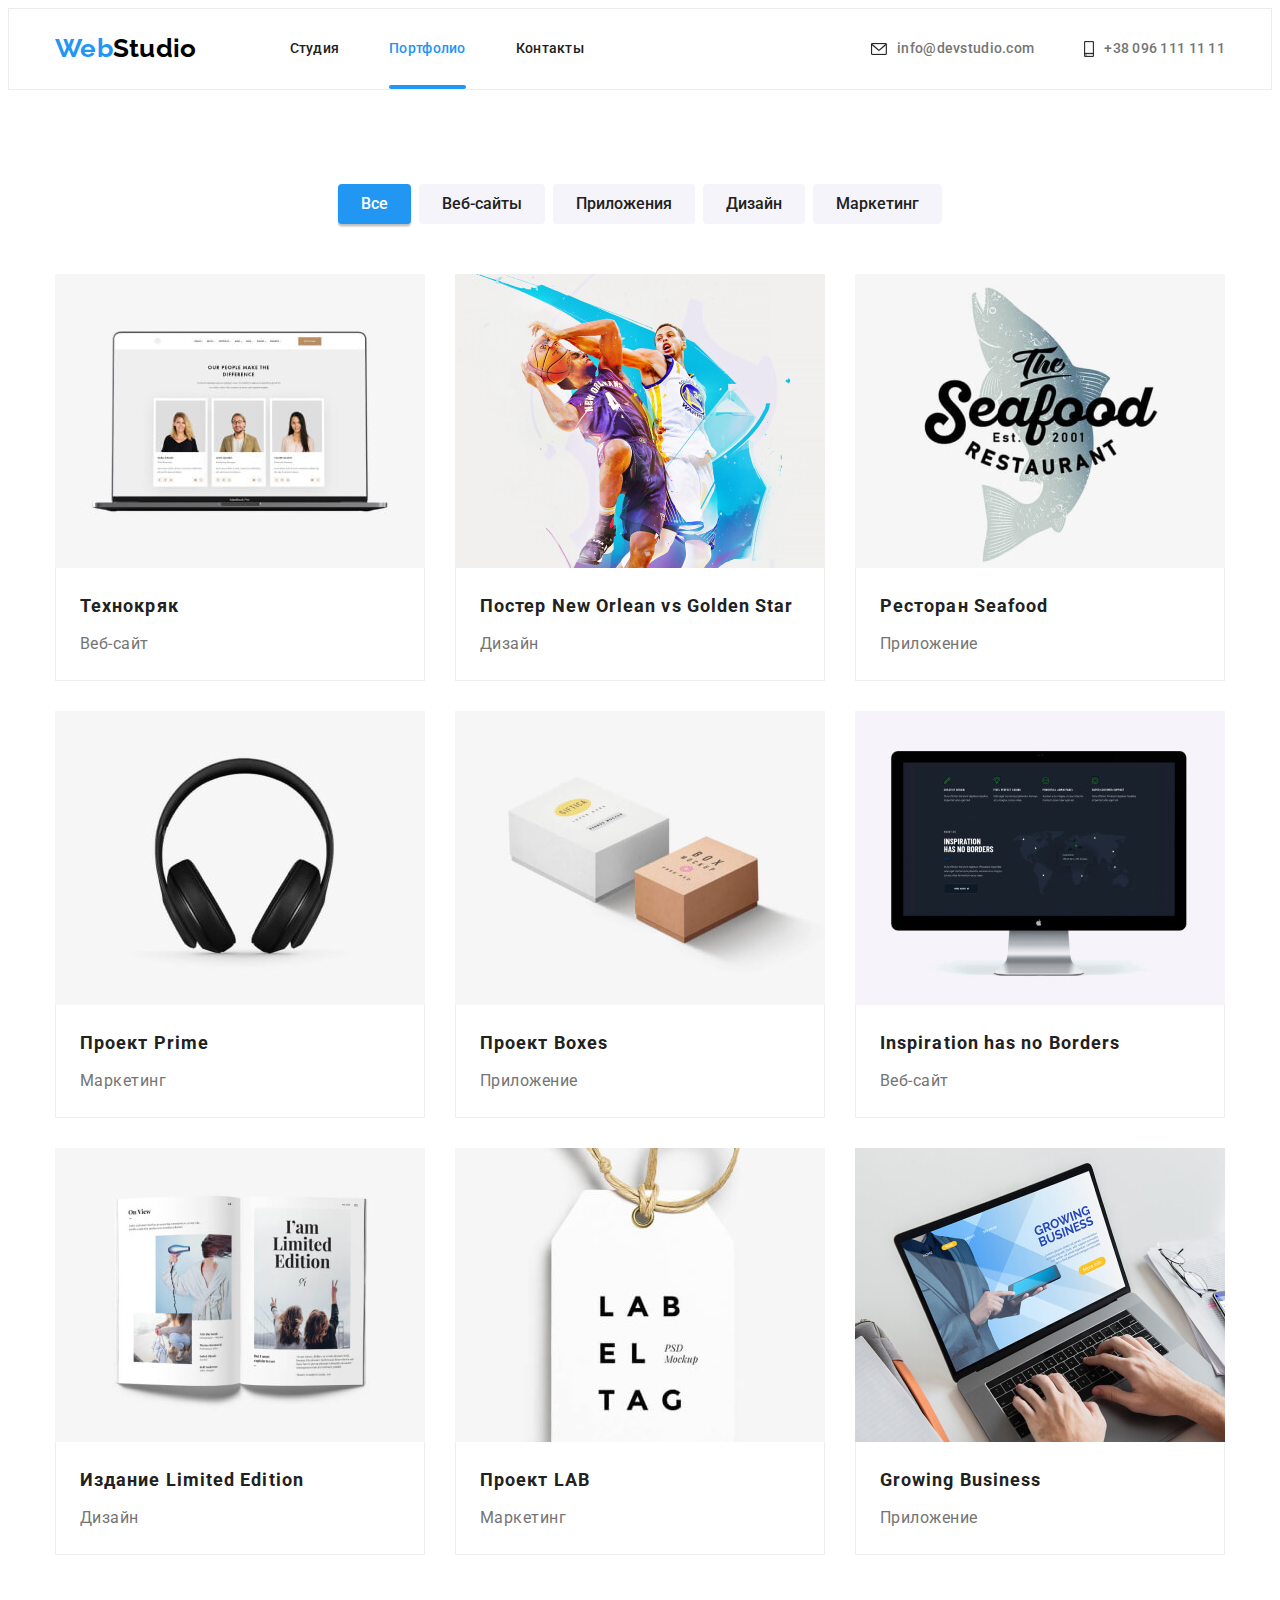
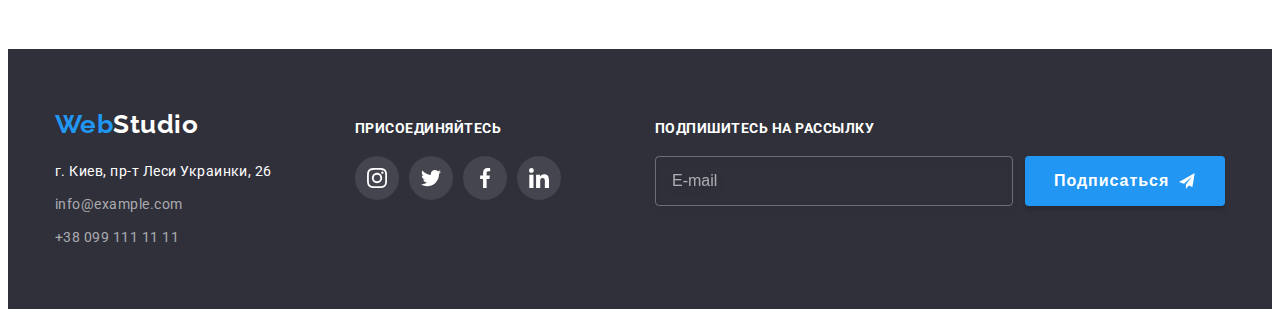
==== portfolio.html @ 67b83950 "Files from H/W 6 copied" ====
<!DOCTYPE html>
<html lang="ru">
  <head>
    <meta charset="UTF-8" />
    <meta http-equiv="X-UA-Compatible" content="IE=edge" />
    <meta name="viewport" content="width=device-width, initial-scale=1.0" />
    <title>Портфолио</title>
    <link
      rel="stylesheet"
      href="https://cdnjs.cloudflare.com/ajax/libs/modern-normalize/1.0.0/modern-normalize.min.css"
      integrity="sha512-ISS7cAi1PEhQ8jnbJpJZMd29NlhNj4AWYyLOSp2CE/CsHxTCu+r+t0D2yoJudVrd0/8fTVPUVDzY5Tvli75u/g=="
      crossorigin="anonymous"
    />
    <link rel="preconnect" href="https://fonts.gstatic.com" />
    <link
      href="https://fonts.googleapis.com/css2?family=Raleway:wght@700&family=Roboto:wght@400;500;700;900&display=swap"
      rel="stylesheet"
    />
    <link rel="stylesheet" href="./css/main.css" />
  </head>

  <body>
    <!-- Шапка сайта -->
    <header class="header-links">
      <div class="container main-nav">
        <nav class="main-nav">
          <!-- Лого сайта -->
          <div class="full-logo-header">
            <a href="./index.html" lang="en" class="logo-accent link"
              >Web<span class="logo-header link">Studio</span></a
            >
          </div>

          <!-- Навигация на другие страницы -->
          <ul class="site-nav list">
            <li class="item"><a href="./index.html" class="link">Студия</a></li>
            <li class="item">
              <a href="./portfolio.html" class="link current">Портфолио</a>
            </li>
            <li class="item"><a href="" class="link">Контакты</a></li>
          </ul>
        </nav>

        <ul class="contacts-header list">
          <li class="item">
            <a href="mailto:info@devstudio.com" class="link">
              <svg class="contacts-icon" width="16" height="12">
                <use href="./images/icons.svg#icon-envelope"></use>
              </svg>
              info@devstudio.com</a
            >
          </li>
          <li class="item">
            <a href="tel:+380961111111" class="link">
              <svg class="contacts-icon" width="10" height="16">
                <use href="./images/icons.svg#icon-smartphone"></use>
              </svg>
              +38 096 111 11 11</a
            >
          </li>
        </ul>
      </div>
    </header>

    <main>
      <!-- Секция с проектами -->
      <section class="section">
        <div class="container">
          <!-- Скрытый смысловой заголовок -->
          <h1 class="visually-hidden">Наши проекты</h1>

          <!-- Фильтр с кнопками -->
          <ul class="list filter">
            <li class="filter-item">
              <button type="button" class="portfolio-button current">
                Все
              </button>
            </li>
            <li class="filter-item">
              <button type="button" class="portfolio-button">Веб-сайты</button>
            </li>
            <li class="filter-item">
              <button type="button" class="portfolio-button">Приложения</button>
            </li>
            <li class="filter-item">
              <button type="button" class="portfolio-button">Дизайн</button>
            </li>
            <li class="filter-item">
              <button type="button" class="portfolio-button">Маркетинг</button>
            </li>
          </ul>

          <!-- Примеры работ -->
          <ul class="list flex">
            <li class="flex-element">
              <!--<div class="flex-actions"> </div>-->
              <a class="flex-element-link" href="">
                <div class="flex-img">
                  <img
                    src="./images/techcrack.jpg"
                    alt="Главная страница веб-сайта"
                    width="370"
                    height="294"
                  />
                  <div class="overlay-project">
                    <p class="overlay-project-text">
                      Технокряк это современная площадка распространения
                      коронавируса. Компании используют эту платформу для
                      цифрового шпионажа и атак на защищённые сервера
                      конкурентов.
                    </p>
                  </div>
                </div>
                <div class="section-project-description">
                  <h2 class="section-title-project">Технокряк</h2>
                  <p class="section-text-project">Веб-сайт</p>
                </div>
              </a>
            </li>

            <li class="flex-element">
              <a class="flex-element-link" href="">
                <div class="flex-img">
                  <img
                    src="./images/poster.jpg"
                    alt="Постер для баскетбольного матча"
                    width="370"
                    height="294"
                  />
                  <div class="overlay-project">
                    <p class="overlay-project-text">
                      Технокряк это современная площадка распространения
                      коронавируса. Компании используют эту платформу для
                      цифрового шпионажа и атак на защищённые сервера
                      конкурентов.
                    </p>
                  </div>
                </div>
                <div class="section-project-description">
                  <h2 class="section-title-project">
                    Постер <span lang="en">New Orlean vs Golden Star</span>
                  </h2>
                  <p class="section-text-project">Дизайн</p>
                </div>
              </a>
            </li>

            <li class="flex-element">
              <a class="flex-element-link" href="">
                <div class="flex-img">
                  <img
                    src="./images/seafood.jpg"
                    alt="Логотип приложения ресторана"
                    width="370"
                    height="294"
                  />
                  <div class="overlay-project">
                    <p class="overlay-project-text">
                      Технокряк это современная площадка распространения
                      коронавируса. Компании используют эту платформу для
                      цифрового шпионажа и атак на защищённые сервера
                      конкурентов.
                    </p>
                  </div>
                </div>
                <div class="section-project-description">
                  <h2 class="section-title-project">
                    Ресторан <span lang="en">Seafood</span>
                  </h2>
                  <p class="section-text-project">Приложение</p>
                </div>
              </a>
            </li>

            <li class="flex-element">
              <a class="flex-element-link" href="">
                <div class="flex-img">
                  <img
                    src="./images/prime.jpg"
                    alt="Наушники как заставка проекта"
                    width="370"
                    height="294"
                  />
                  <div class="overlay-project">
                    <p class="overlay-project-text">
                      Технокряк это современная площадка распространения
                      коронавируса. Компании используют эту платформу для
                      цифрового шпионажа и атак на защищённые сервера
                      конкурентов.
                    </p>
                  </div>
                </div>
                <div class="section-project-description">
                  <h2 class="section-title-project">
                    Проект <span lang="en">Prime</span>
                  </h2>
                  <p class="section-text-project" lang="en">Маркетинг</p>
                </div>
              </a>
            </li>

            <li class="flex-element">
              <a class="flex-element-link" href="">
                <div class="flex-img">
                  <img
                    src="./images/boxes.jpg"
                    alt="Два макета коробок из проекта"
                    width="370"
                    height="294"
                  />
                  <div class="overlay-project">
                    <p class="overlay-project-text">
                      Технокряк это современная площадка распространения
                      коронавируса. Компании используют эту платформу для
                      цифрового шпионажа и атак на защищённые сервера
                      конкурентов.
                    </p>
                  </div>
                </div>
                <div class="section-project-description">
                  <h2 class="section-title-project">
                    Проект <span lang="en">Boxes</span>
                  </h2>
                  <p class="section-text-project">Приложение</p>
                </div>
              </a>
            </li>

            <li class="flex-element">
              <a class="flex-element-link" href="">
                <div class="flex-img">
                  <img
                    src="./images/inspiration.jpg"
                    alt="Главная страница веб-сайта"
                    width="370"
                    height="294"
                  />
                  <div class="overlay-project">
                    <p class="overlay-project-text">
                      Технокряк это современная площадка распространения
                      коронавируса. Компании используют эту платформу для
                      цифрового шпионажа и атак на защищённые сервера
                      конкурентов.
                    </p>
                  </div>
                </div>
                <div class="section-project-description">
                  <h2 class="section-title-project" lang="en">
                    Inspiration has no Borders
                  </h2>
                  <p class="section-text-project">Веб-сайт</p>
                </div>
              </a>
            </li>

            <li class="flex-element">
              <a class="flex-element-link" href="">
                <div class="flex-img">
                  <img
                    src="./images/limited-edition.jpg"
                    alt="Разворот журнала"
                    width="370"
                    height="294"
                  />
                  <div class="overlay-project">
                    <p class="overlay-project-text">
                      Технокряк это современная площадка распространения
                      коронавируса. Компании используют эту платформу для
                      цифрового шпионажа и атак на защищённые сервера
                      конкурентов.
                    </p>
                  </div>
                </div>
                <div class="section-project-description">
                  <h2 class="section-title-project">
                    Издание <span lang="en">Limited Edition</span>
                  </h2>
                  <p class="section-text-project">Дизайн</p>
                </div>
              </a>
            </li>

            <li class="flex-element">
              <a class="flex-element-link" href="">
                <div class="flex-img">
                  <img
                    src="./images/lab.jpg"
                    alt="Макет лейбла из проекта"
                    width="370"
                    height="294"
                  />
                  <div class="overlay-project">
                    <p class="overlay-project-text">
                      Технокряк это современная площадка распространения
                      коронавируса. Компании используют эту платформу для
                      цифрового шпионажа и атак на защищённые сервера
                      конкурентов.
                    </p>
                  </div>
                </div>
                <div class="section-project-description">
                  <h2 class="section-title-project">
                    Проект <span lang="en">LAB</span>
                  </h2>
                  <p class="section-text-project">Маркетинг</p>
                </div>
              </a>
            </li>

            <li class="flex-element">
              <a class="flex-element-link" href="">
                <div class="flex-img">
                  <img
                    src="./images/growing-business.jpg"
                    alt="Главная страница приложения"
                    width="370"
                    height="294"
                  />
                  <div class="overlay-project">
                    <p class="overlay-project-text">
                      Технокряк это современная площадка распространения
                      коронавируса. Компании используют эту платформу для
                      цифрового шпионажа и атак на защищённые сервера
                      конкурентов.
                    </p>
                  </div>
                </div>
                <div class="section-project-description">
                  <h2 class="section-title-project" lang="en">
                    Growing Business
                  </h2>
                  <p class="section-text-project">Приложение</p>
                </div>
              </a>
            </li>
          </ul>
        </div>
      </section>
    </main>

    <!-- Футер -->
    <footer class="footer-links">
      <div class="container">
        <div class="address">
          <div class="full-logo-footer">
            <a href="./index.html" lang="en" class="logo-accent link"
              >Web<span class="logo-footer link">Studio</span></a
            >
          </div>
          <address>
            <ul class="list">
              <li class="footer-address">
                <a
                  class="map-link link"
                  href="https://goo.gl/maps/onrn5g9ZaPqnStBHA"
                  target="_blank"
                  rel="noopener noreferrer"
                  >г. Киев, пр-т Леси Украинки, 26</a
                >
              </li>
              <li class="contacts-footer">
                <a href="mailto:info@example.com" class="link"
                  >info@example.com</a
                >
              </li>
              <li class="contacts-footer">
                <a href="tel:+380991111111" class="link">+38 099 111 11 11</a>
              </li>
            </ul>
          </address>
        </div>

        <!-- Ссылки на соц. сети -->
        <div class="social-media-footer">
          <h3 class="section-title-footer">присоединяйтесь</h3>
          <ul class="social-icons-footer list">
            <li class="social-icons-item">
              <a
                href=""
                aria-label="Инстаграм"
                class="social-icons-link"
                target="_blank"
                rel="noopener noreferrer"
              >
                <svg class="footer social-icons-svg">
                  <use href="./images/icons.svg#icon-instagram"></use>
                </svg>
              </a>
            </li>
            <li class="social-icons-item">
              <a
                href=""
                aria-label="Твиттер"
                class="social-icons-link"
                target="_blank"
                rel="noopener noreferrer"
              >
                <svg class="social-icons-svg">
                  <use href="./images/icons.svg#icon-twitter"></use>
                </svg>
              </a>
            </li>
            <li class="social-icons-item">
              <a
                href=""
                aria-label="Фейсбук"
                class="social-icons-link"
                target="_blank"
                rel="noopener noreferrer"
              >
                <svg class="social-icons-svg">
                  <use href="./images/icons.svg#icon-facebook"></use>
                </svg>
              </a>
            </li>
            <li class="social-icons-item">
              <a
                href=""
                aria-label="Линкедин"
                class="social-icons-link"
                target="_blank"
                rel="noopener noreferrer"
              >
                <svg class="social-icons-svg">
                  <use href="./images/icons.svg#icon-linkedin"></use>
                </svg>
              </a>
            </li>
          </ul>
        </div>

        <!-- Подписаться на рассылку в футере -->
        <div class="subscription-footer">
          <form autocomplete="off" class="footer-form">
            <h3 class="section-title-footer">Подпишитесь на рассылку</h3>
            <div>
              <label class="form-field">
                <input
                  type="email"
                  class="form-input"
                  name="email"
                  placeholder="E-mail"
                />
              </label>

              <button class="mail-submit-btn" type="submit">
                Подписаться
                <svg class="footer-form-svg">
                  <use href="./images/icons.svg#icon-send"></use>
                </svg>
              </button>
            </div>
          </form>
        </div>
      </div>
    </footer>
  </body>
</html>
---- css/main.css ----
/* 
* Палитра 
*/

:root {
   --main-font: 'Roboto', sans-serif;
   --logo-font: 'Raleway', sans-serif;
   --accent-color: #2196f3;
   --body-hero-color: #fff;
   --title-color: #212121;
   --footer-contacts-color: rgba(255,255,255,.6);
   --main-text-color: #757575;
   --header-studio-color: #000;
   --hero-btn-shadow: 0px 4px 4px rgba(0,0,0,.15);
   --team-box-shadow: 0px 1px 3px rgba(0,0,0,0.12), 0px 1px 1px rgba(0,0,0,.14), 0px 2px 1px rgba(0,0,0,.2);
   --project-hover: 0px 1px 1px rgba(0,0,0,.12), 0px 4px 4px rgba(0,0,0,.06), 1px 4px 6px rgba(0,0,0,.16);
   --header-border: #ececec;
   --project-border: #eee;
   --bcg-team-color: #f5f4fa;
   --bcg-footer-color: #2f303a;
   --bcg-hero-color: #c4c4c4;
   --hero-overlay: rgba(47,48,58,.4), rgba(47,48,58,.4);
   --portfolio-btn-shadow: 0px 3px 1px rgba(0,0,0,.1), 0px 1px 2px rgba(0,0,0,.08), 0px 2px 2px rgba(0,0,0,.12);
   --social-icons-team: #afb1b8;
   --bcg-footer-icons: rgba(255,255,255,.1);
   --backdrop-color:  rgba(0,0,0,.2);
   --modal-window-shadow: 0px 1px 3px rgba(0,0,0,.12), 0px 1px 1px rgba(0,0,0,.14), 0px 2px 1px rgba(0,0,0,.2);
   --modal-close-btn: #0000001A;
   --trans-duration: 250ms;
   --trans-timing: cubic-bezier(.4,0,.2,1);
   --overlay-portfolio-bcg: rgba(33,150,243,.9);
   --overlay-examples-bcg: rgba(47,48,58,.8);
   --modal-fields-border: rgba(33,33,33,.2);
   --placeholder-modal: rgba(117,117,117,.5);
   --placeholder-footer: rgba(255,255,255,.6);
   --border-footer-mail: rgba(255,255,255,.3);
   --input-footer-mail: drop-shadow(0px 4px 4px rgba(0,0,0,.15));
   --btn-bcg-focus: #188CE8;
}

/* 
* Общие стили для хедера (лого, навигация, контакты) и шрифты
*/


html { box-sizing: border-box; }

*,
*::after,
*::before {
	box-sizing: inherit;
}

h1,
h2,
h3,
h4,
h5,
h6,
p {
	margin-top: 0;
}

body {
   font-family: var(--main-font);
   letter-spacing: .03em;
   color: var(--main-text-color);

   background-color: var(--body-hero-color);
}

.list { 
   list-style: none; 
   padding-left: 0;
	margin: 0;
}

.flex-element-link,
.link { 
   text-decoration: none; 
}

.section { padding: 94px 0; }

.container {
   width: 1200px;
   padding-left: 15px;
   padding-right: 15px;
   margin: 0 auto;
}

.full-nav,
.main-nav {
   display: flex;
   align-items: center;
}

.header-links {
   font-size: 14px;
   font-weight: 500;
   line-height: 1.14;
   letter-spacing: .02em;

   border: 1px solid var(--header-border);
}

.full-logo-header { 
   padding-top: 24px;
   padding-bottom: 25px;
}

.logo-accent {
   font-family: var(--logo-font);
   font-size: 26px;
   font-weight: 700;
   line-height: 1.2;
}

.logo-header {
   font-family: var(--logo-font);
   font-size: 26px;
   font-weight: 700;
   line-height: 1.2;
   color: var(--header-studio-color);

   transition: color var(--trans-duration) var(--trans-timing);
}

.logo-accent,
.logo-header:hover,
.logo-header:focus,
.site-nav .link:hover,
.site-nav .link:focus,
.site-nav .link.current,
.contacts-header .link:hover,
.contacts-header .link:focus {
   color: var(--accent-color);
}

.site-nav { 
   display: flex;
   margin-left: 93px;
}

.site-nav .item:not(:last-child) { margin-right: 50px; }

.site-nav .link { 
   display: block;
   padding-top: 32px;
   padding-bottom: 32px;

   color: var(--title-color); 

   transition: color var(--trans-duration) var(--trans-timing);
}

.site-nav .current { position: relative; }

.site-nav .current::after {
   position: absolute;
   bottom: 0;

   display: block;
   width: 100%;
   height: 4px;

   background-color: var(--accent-color);
   border-radius: 2px;
   content: "";
}

.contacts-header { 
   display: flex; 
   margin-left: auto;
}

.contacts-header .item + .item { margin-left: 50px; }

.contacts-header .link { 
   display: flex;
   align-items: center;
   padding-top: 32px;
   padding-bottom: 32px;

   color: var(--main-text-color); 

   transition: color var(--trans-duration) var(--trans-timing);
}

.contacts-icon { 
   margin-right: 10px;

   stroke: currentColor;
}

/* 
* Общие стили для основного контента (стиль текста, списков, кнопок и ссылок)
*/

.section-title-main {
   margin-bottom: 50px;

   font-size: 36px;
   font-weight: 700;
   line-height: 1.2;
   color: var(--title-color);
   text-align: center;
}

.visually-hidden {
   position: absolute;

   width: 1px;
   height: 1px;
   padding: 0;
   margin: -1px;

   white-space: nowrap;
   clip-path: inset(100%);
   clip: rect(0 0 0 0);
   overflow: hidden;

   border: 0;
}

.hero-button,
.portfolio-button {
   font-family: inherit;
   cursor: pointer;
}

img {
   display: block;
   height: auto;
   max-width: 100%;
   margin: 0;
}

/* 
* Основной контент страницы "Студия" (герой, преимущества, примеры работ и презентация команды)
*/

/* Герой - главный баннер (слоган и кнопка "Заказать услугу") */ 
.hero { 
   height: 600px;
   max-width: 1600px;
   padding-top: 200px;
   padding-bottom: 200px;
   margin-left: auto;
   margin-right: auto;

   text-align: center; 

   background-color: var(--bcg-hero-color);
   background-image: linear-gradient(to top, var(--hero-overlay)), url(../images/hero.jpg);
   background-position: center;
   background-repeat: no-repeat;
   background-size: cover;
}

.hero-title {
   margin-bottom: 30px;

   font-size: 44px;
   font-weight: 900;
   line-height: 1.4;
   letter-spacing: .06em;
   color: var(--body-hero-color);
   text-transform: uppercase;
}

.hero-indent { display: block; }

.mail-submit-btn,
.modal-submit-btn,
.hero-button {
   min-width: 200px;
   padding: 10px 32px;

   font-size: 16px;
   font-weight: 700;
   line-height: 2;
   letter-spacing: .06em;
   color: var(--body-hero-color);
   text-align: center;

   background-color: var(--accent-color);
   border: 1px solid transparent;
   border-radius: 4px;
   box-shadow: var(--hero-btn-shadow);
   transition: background-color var(--trans-duration) var(--trans-timing);
}

.mail-submit-btn:hover,
.mail-submit-btn:focus,
.modal-submit-btn:hover,
.modal-submit-btn:focus,
.hero-button:hover,
.hero-button:focus {
   background-color: var(--btn-bcg-focus);
}

/* Модальное окно */
.backdrop {
   position: fixed;
   top: 0;
   left: 0;

   width: 100%;
   height: 100%;

   background-color: var(--backdrop-color);
   opacity: 1;
   transition: opacity var(--trans-duration) var(--trans-timing);
}

.backdrop.is-hidden {
   pointer-events: none;

   opacity: 0;
   visibility: hidden;
   transition: opacity var(--trans-duration) var(--trans-timing), visibility var(--trans-duration) var(--trans-timing);
}

.backdrop.is-hidden .modal {
   opacity: 0;
   transform: translate(-50%, -50%) scale(0.9);
   transition: opacity var(--trans-duration) var(--trans-timing), transform var(--trans-duration) var(--trans-timing);
}

.modal {
   position: absolute;
   top: 50%;
   left: 50%;

   padding: 40px;
   width: 100%;
   max-width: 528px;
   min-height: 581px;

   background-color: var(--body-hero-color);
   box-shadow: var(--modal-window-shadow);
   border-radius: 4px;
   
   opacity: 1;
   transform: translate(-50%, -50%) scale(1);
   transition: transform var(--trans-duration) var(--trans-timing), opacity var(--trans-duration) var(--trans-timing);
}

.modal-close {
   position: absolute;
   top: 8px;
   right: 8px;

   display: flex;
   align-items: center;
   width: 30px;
   height: 30px;
   padding: 6px;

   background-color: var(--body-hero-color);
   border: 1px solid var(--modal-close-btn);
   border-radius: 30px;
   transition: fill var(--trans-duration) var(--trans-timing);
}

.modal-form-svg,
.modal-close-svg {
   width: 18px;
   height: 18px;

   fill: var(--header-studio-color);
}

.modal-close:hover .modal-close-svg,
.modal-close:focus .modal-close-svg {
   fill: var(--accent-color);
}

.text-modal {
   margin: 0;

   font-weight: 700;
   font-size: 20px;
   line-height: 1.15;
   text-align: center;
   color: var(--title-color);
}

.form-field {
   display: inline-block;

   width: 100%;
   margin-top: 10px;

   font-size: 12px;
   line-height: 1.16;
   letter-spacing: .01em;
   text-align: left; 
}

.form-field input {
   height: 40px;
   padding: 11px 12px 11px 39px;
}

.form-field input:focus:invalid + .modal-form-svg,
.form-field input:focus:invalid {
   color: red;
   fill: red;

   border-color: red;
}

.form-field input,
.form-field textarea {
   width: 100%;

   border: 1px solid var(--modal-fields-border);
   border-radius: 4px;
   transition: border var(--trans-duration) var(--trans-timing);
}

.form-field input:focus,
.form-field textarea:focus {
   border: 1px solid var(--accent-color);
   outline: none;
}

.form-field input:focus + .modal-form-svg { fill: var(--accent-color); }

.modal-wrapper {
   position: relative;

   padding-top: 4px;
}

.modal-form-svg {
   position: absolute;
   bottom: 11px;
   left: 12px;

   fill: var(--title-color);
}

.comment {
   display: inline-block;

   margin-bottom: 4px;
}

.form-field textarea {
   height: 120px;
   padding: 12px 16px;

   resize: none;
}

.form-field textarea::placeholder {
   font-size: 14px;
   line-height: 1.14;
   letter-spacing: .01em;
   color: var(--placeholder-modal);
}

.checkbox-label {
   display: inline-block;
   justify-content: center;

   margin-top: 20px;
   margin-bottom: 30px;

   font-size: 14px;
   line-height: 1.7;
   text-align: center;
}

.checkbox-label .terms {
   color: var(--accent-color);
}

.checkbox-label::before {
   display: inline-block;

   width: 16px;
   height: 15px;
   margin-right: 5px;

   border: 2px solid var(--title-color);
   border-radius: 2px;
   content: "";
   transform: translateY(15%);
   transition: border var(--trans-duration) var(--trans-timing);
}

.checkbox-label::before:focus {
   border: 1px solid var(--accent-color);
   outline: none;
}

.checkbox:checked + .checkbox-label::before {
   background-color: var(--accent-color);
   background-image: url("../images/check.svg");
   background-size: contain;
   background-position: center;
   background-repeat: no-repeat;
   background-origin: border-box;
   border-color: var(--accent-color);
   transition: background-color var(--trans-duration) var(--trans-timing), background-image var(--trans-duration) var(--trans-timing);
}

/* Преимущества работы со студией */
.benefits { display: flex; }

.benefits .item { width: 270px; }

.benefits .item:not(:last-child) { margin-right: 30px; }

.thumb-benefits { 
   display: flex;
   align-items: center;
   justify-content: center;

   height: 120px;
   margin-bottom: 30px;

   background-color: var(--bcg-team-color); 
   border-radius: 4px;
}

.benefits-icons-svg { height: 70px; }

.overlay-examples-text,
.section-title-benefits {
   font-size: 14px;
   font-weight: 700;
   line-height: 1.14;
   color: var(--title-color);
   text-transform: uppercase;
}

.section-title-benefits,
.section-title-team {
   margin-bottom: 10px;
}

.section-text-benefits {
   font-size: 14px;
   line-height: 1.7;   
}

/* Примеры работ */
.examples { padding-top: 0; }

.examples .list { display: flex; }

.examples-element:not(:last-child) { margin-right: 30px; }

.examples-element { position: relative; }

.overlay-examples {
   position: absolute;
   bottom: 0;
   left: 0;

   display: flex;
   align-items: center;
   justify-content: center;
   width: 100%;
   height: 70px;

   background-color: var(--overlay-examples-bcg);
}

.overlay-examples-text {
   margin: 0;

   color: var(--body-hero-color);
}

/* Команда - секция с именами, должностями и фото */
.team { background-color: var(--bcg-team-color); }

.team .list { display: flex; }

.team-card { 
   width: 270px;
   margin-right: 0;

   background: var(--body-hero-color);
   border-radius: 0px 0px 4px 4px;
   box-shadow: var(--team-box-shadow);
}

.team-card:not(:last-child) { margin-right: 30px; }

.section-team-description { padding: 30px; }

.section-title-team {
   font-size: 16px;
   font-weight: 500;
   line-height: 1.2;
   color: var(--title-color);
   text-align: center;
}

.section-text-team {
   margin-bottom: 16px;

   font-size: 16px;
   line-height: 1.2;
   text-align: center;
}

/* Ссылки на соц. сети в команде */
.social-icons-footer,
.social-icons {
   display: inline-flex;
   padding-left: 0;

   list-style: none; 
}

.social-icons-item:not(:last-child) { margin-right: 10px; }

.social-icons-link {
   display: flex;
   align-items: center;
   justify-content: center;
   width: 44px;
   height: 44px;

   border-radius: 50%;
   transition: fill var(--trans-duration) var(--trans-timing), background-color var(--trans-duration) var(--trans-timing);
}

.social-icons-svg {
   width: 20px;
   height: 20px;

   fill: var(--social-icons-team);

   transition: fill var(--trans-duration) var(--trans-timing);
}

.social-icons-link:hover .social-icons-svg, 
.social-icons-link:focus .social-icons-svg { 
   fill: var(--body-hero-color); 
}

.social-icons-link:hover,
.social-icons-link:focus { 
   background-color: var(--accent-color); 
}

/* Постоянные клиенты */
.clients {
   display: flex;
   align-items: center;
   justify-content: center;
}

.client-card:not(:last-child) { margin-right: 30px; }

.client-card-link {
   display: flex;
   align-items: center;
   justify-content: center;
   height: 92px;
   width: 170px;

   border: 1px solid var(--main-text-color);
   box-sizing: border-box;
   border-radius: 4px;
   transition: fill var(--trans-duration) var(--trans-timing), border-color var(--trans-duration) var(--trans-timing);
}

.client-icons-svg { 
   width: 106px;
   height: 45px;

   fill: var(--social-icons-team);
   transition: fill var(--trans-duration) var(--trans-timing);
}

.client-card-link:hover,
.client-card-link:focus,
.client-card-link:hover .client-icons-svg,
.client-card-link:focus .client-icons-svg { 
   fill: var(--accent-color); 
   border-color: var(--accent-color);
}

/* 
* Общие стили для футера (лого, ссылки с адресом и контактами)
*/

.footer-links {
   padding: 60px 15px;
   margin: 0 auto;

   background-color: var(--bcg-footer-color);
}

.footer-links .container { 
   display: flex;
   width: 1200px;
   align-items: baseline;
   flex-wrap: nowrap;

   font-family: var(--main-font); 
}

.social-media-footer { margin-right: 30px; }

.address,
.social-media-footer {
   width: 270px;
}

.footer-links .address { 
   margin-right: 30px; 
}

.full-logo-footer { 
   margin-bottom: 20px;
}

.logo-footer {
   font-family: var(--logo-font);
   font-size: 26px;
   font-weight: 700;
   line-height: 1.2;
}

.map-link,
.logo-footer {
   color: var(--body-hero-color);

   transition: color var(--trans-duration) var(--trans-timing);
}

.contacts-footer { margin-top: 9px; }

.contacts-footer .link { 
   color: var(--footer-contacts-color); 

   transition: color var(--trans-duration) var(--trans-timing);
}

.map-link,
.contacts-footer {
   font-size: 14px;
   font-style: normal;
   line-height: 1.7;
}

.logo-footer:hover,
.logo-footer:focus,
.map-link:hover,
.map-link:focus,
.contacts-footer .link:hover,
.contacts-footer .link:focus {
   color: var(--accent-color);
}

/* Ссылки на соц. сети в футере */
.section-title-footer {
   margin-bottom: 20px;

   font-style: normal;
   font-size: 14px;
   font-weight: 700;
   line-height: 1.17;
   color: var(--body-hero-color);
   text-transform: uppercase;
}

.social-icons-footer .social-icons-svg { fill: var(--body-hero-color); }

.social-icons-footer .social-icons-link { 
   background-color: var(--bcg-footer-icons); 
   transition: background-color var(--trans-duration) var(--trans-timing);
}

.social-icons-link:hover,
.social-icons-link:focus { 
   background-color: var(--accent-color); 
}

/* Подписаться на рассылку в футере */
.subscription-footer {
   margin-left: auto;
}

.footer-form .form-field { margin-top: 0; }

.footer-form div { 
   display: flex;
   align-items: center;
}

.footer-form input {
   width: 358px;
   height: 50px;
   padding: 15px 16px;

   background: transparent;
   border: 1px solid var(--border-footer-mail);
   border-radius: 4px;
   outline: none;
   filter: var(--input-footer-mail);
   transition: border var(--trans-duration) var(--trans-timing);
}

.footer-form input,
.footer-form input::placeholder {
   font-size: 16px;
   line-height: 1.25;
   color: var(--placeholder-footer);
}

.footer-form input:focus {
   border: 1px solid var(--accent-color);
}

.mail-submit-btn {
   display: flex;
   justify-content: center;
   align-items: center;
   width: 200px;
   height: 50px;
   padding-left: 28px;
   padding-right: 29px;
   margin-left: 12px;
}

.mail-submit-btn::after .footer-form-svg {
   width: 24px;
   height: 24px;

   content: "";
}

.footer-form-svg {
   width: 24px;
   height: 24px;
   margin-left: 10px;

   fill: var(--body-hero-color);
}

/* 
* Основной контент страницы "Портфолио" (фильтр из кнопок и примеры проектов)
*/

.filter { 
   display: flex;
   justify-content: center;
   margin-bottom: 50px;

   text-align: center; 
}

.filter-item:not(:last-child) { margin-right: 8px; }

.portfolio-button {
   display: inline-block;
   min-width: 73px;
   padding: 6px 22px;

   font-size: 16px;
   font-weight: 500;
   line-height: 1.6;
   color: var(--title-color);
   text-align: center;

   background-color: var(--bcg-team-color);
   border: 1px solid transparent;
   border-radius: 4px;
   transition: color var(--trans-duration) var(--trans-timing), background-color var(--trans-duration) var(--trans-timing), box-shadow var(--trans-duration) var(--trans-timing);
}

.portfolio-button.current,
.portfolio-button:hover,
.portfolio-button:focus {
   color: var(--body-hero-color);

   background-color: var(--accent-color);
   box-shadow: var(--portfolio-btn-shadow);
}

/* Примеры работ */
.flex {
   display: flex;
   flex-wrap: wrap;
}

.flex-element { 
   width: 370px;
   margin-bottom: 30px; 
   margin-right: 30px;
}

.flex-element-link { 
   display: block; 

   transition: box-shadow var(--trans-duration) var(--trans-timing), opacity var(--trans-duration) var(--trans-timing);
}

.flex-element-link:hover,
.flex-element-link:focus { 
   box-shadow: var(--project-hover);
}

.flex-element:nth-child(3n) { margin-right: 0; }

.flex-element:nth-last-child(-n + 3) { margin-bottom: 0; }

.section-project-description {
   padding: 20px 24px;
   margin-bottom: 0;

   border: 1px solid var(--project-border);
   border-top: 0;
}

.section-title-project {
   margin-bottom: 4px;

   font-size: 18px;
   font-weight: 700;
   line-height: 2;
   letter-spacing: .06em;
   color: var(--title-color);
}

.section-text-project {
   margin-bottom: 0;

   color: var(--main-text-color);
   font-size: 16px;
   line-height: 2;
}

.flex-img { 
   position: relative; 

   overflow: hidden;
}

.overlay-project {
   position: absolute;
   top: 0;

   display: inline-block;
   width: 100%;
   height: 100%;
   padding: 63px 24px;

   opacity: 0;
   content: "";
   transform: translateY(100%);
   background-color: var(--overlay-portfolio-bcg);
   transition: opacity var(--trans-duration) var(--trans-timing), transform var(--trans-duration) var(--trans-timing);
}

.flex-element-link:hover .overlay-project,
.flex-element-link:focus .overlay-project {
   opacity: 1;
   transform: translateY(0);
}

.overlay-project-text {
   font-size: 18px;
   line-height: 1.5;
   color: var(--body-hero-color);
}
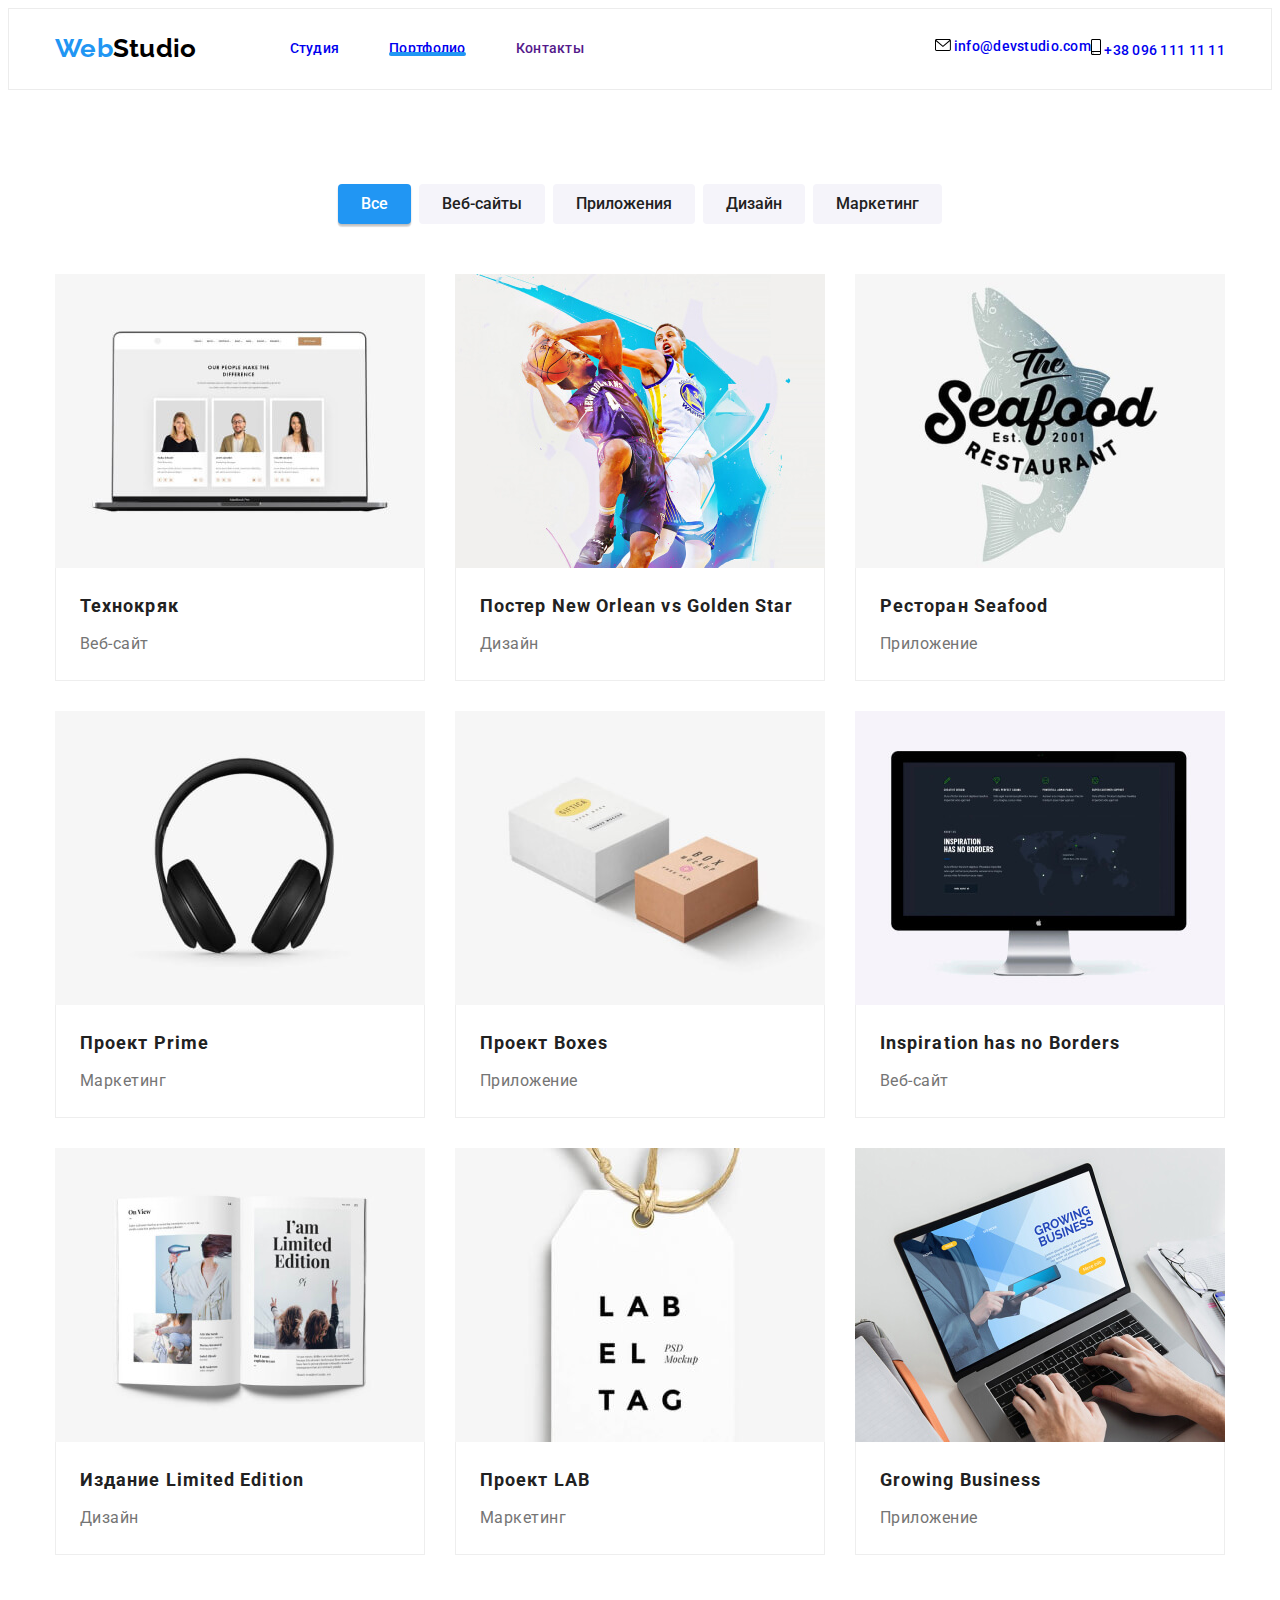
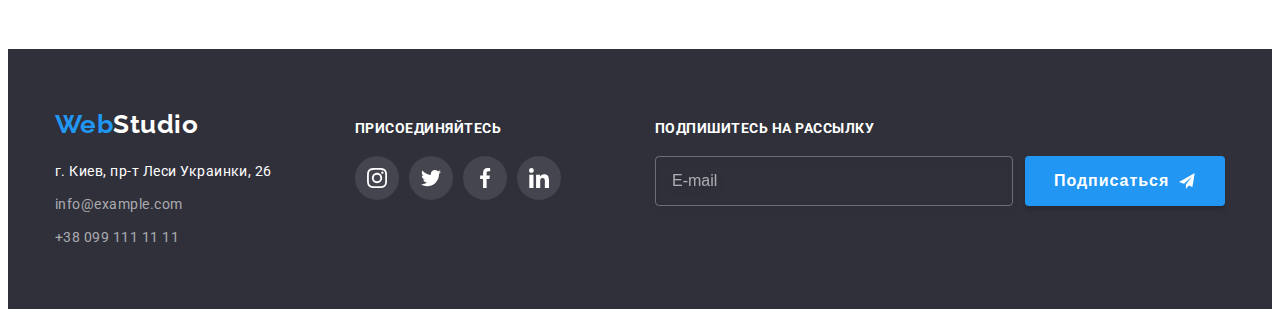
==== commit 43f19905: "Header classes BEM´ed" ====
--- a/portfolio.html
+++ b/portfolio.html
@@ -33,11 +33,13 @@
 
           <!-- Навигация на другие страницы -->
           <ul class="site-nav list">
-            <li class="item"><a href="./index.html" class="link">Студия</a></li>
-            <li class="item">
+            <li class="site-nav__item">
+              <a href="./index.html" class="link">Студия</a>
+            </li>
+            <li class="site-nav__item">
               <a href="./portfolio.html" class="link current">Портфолио</a>
             </li>
-            <li class="item"><a href="" class="link">Контакты</a></li>
+            <li class="site-nav__item"><a href="" class="link">Контакты</a></li>
           </ul>
         </nav>
 
--- a/css/main.css
+++ b/css/main.css
@@ -129,9 +129,9 @@
 .logo-accent,
 .logo-header:hover,
 .logo-header:focus,
-.site-nav .link:hover,
-.site-nav .link:focus,
-.site-nav .link.current,
+.site-nav__link:hover,
+.site-nav__link:focus,
+.site-nav__link.current,
 .contacts-header .link:hover,
 .contacts-header .link:focus {
    color: var(--accent-color);
@@ -142,9 +142,9 @@
    margin-left: 93px;
 }
 
-.site-nav .item:not(:last-child) { margin-right: 50px; }
-
-.site-nav .link { 
+.site-nav__item:not(:last-child) { margin-right: 50px; }
+
+.site-nav__link { 
    display: block;
    padding-top: 32px;
    padding-bottom: 32px;
@@ -174,9 +174,9 @@
    margin-left: auto;
 }
 
-.contacts-header .item + .item { margin-left: 50px; }
-
-.contacts-header .link { 
+.contacts-header__item + .contacts-header__item { margin-left: 50px; }
+
+.contacts-header__link { 
    display: flex;
    align-items: center;
    padding-top: 32px;
@@ -187,7 +187,7 @@
    transition: color var(--trans-duration) var(--trans-timing);
 }
 
-.contacts-icon { 
+.contacts-header__icon { 
    margin-right: 10px;
 
    stroke: currentColor;
@@ -427,8 +427,6 @@
    outline: none;
 }
 
-.form-field input:focus + .modal-form-svg { fill: var(--accent-color); }
-
 .modal-wrapper {
    position: relative;
 
@@ -441,7 +439,10 @@
    left: 12px;
 
    fill: var(--title-color);
-}
+   transition: fill var(--trans-duration) var(--trans-timing);
+}
+
+.form-field input:focus + .modal-form-svg { fill: var(--accent-color); }
 
 .comment {
    display: inline-block;
@@ -491,11 +492,6 @@
    content: "";
    transform: translateY(15%);
    transition: border var(--trans-duration) var(--trans-timing);
-}
-
-.checkbox-label::before:focus {
-   border: 1px solid var(--accent-color);
-   outline: none;
 }
 
 .checkbox:checked + .checkbox-label::before {
@@ -506,7 +502,13 @@
    background-repeat: no-repeat;
    background-origin: border-box;
    border-color: var(--accent-color);
-   transition: background-color var(--trans-duration) var(--trans-timing), background-image var(--trans-duration) var(--trans-timing);
+   transition: background-color var(--trans-duration) var(--trans-timing), background-image var(--trans-duration) var(--trans-timing), box-shadow var(--trans-duration) var(--trans-timing);
+}
+
+.checkbox:checked:focus + .checkbox-label::before {
+   border: 2px solid var(--accent-color);
+   outline: none;
+   box-shadow: var(--portfolio-btn-shadow);
 }
 
 /* Преимущества работы со студией */
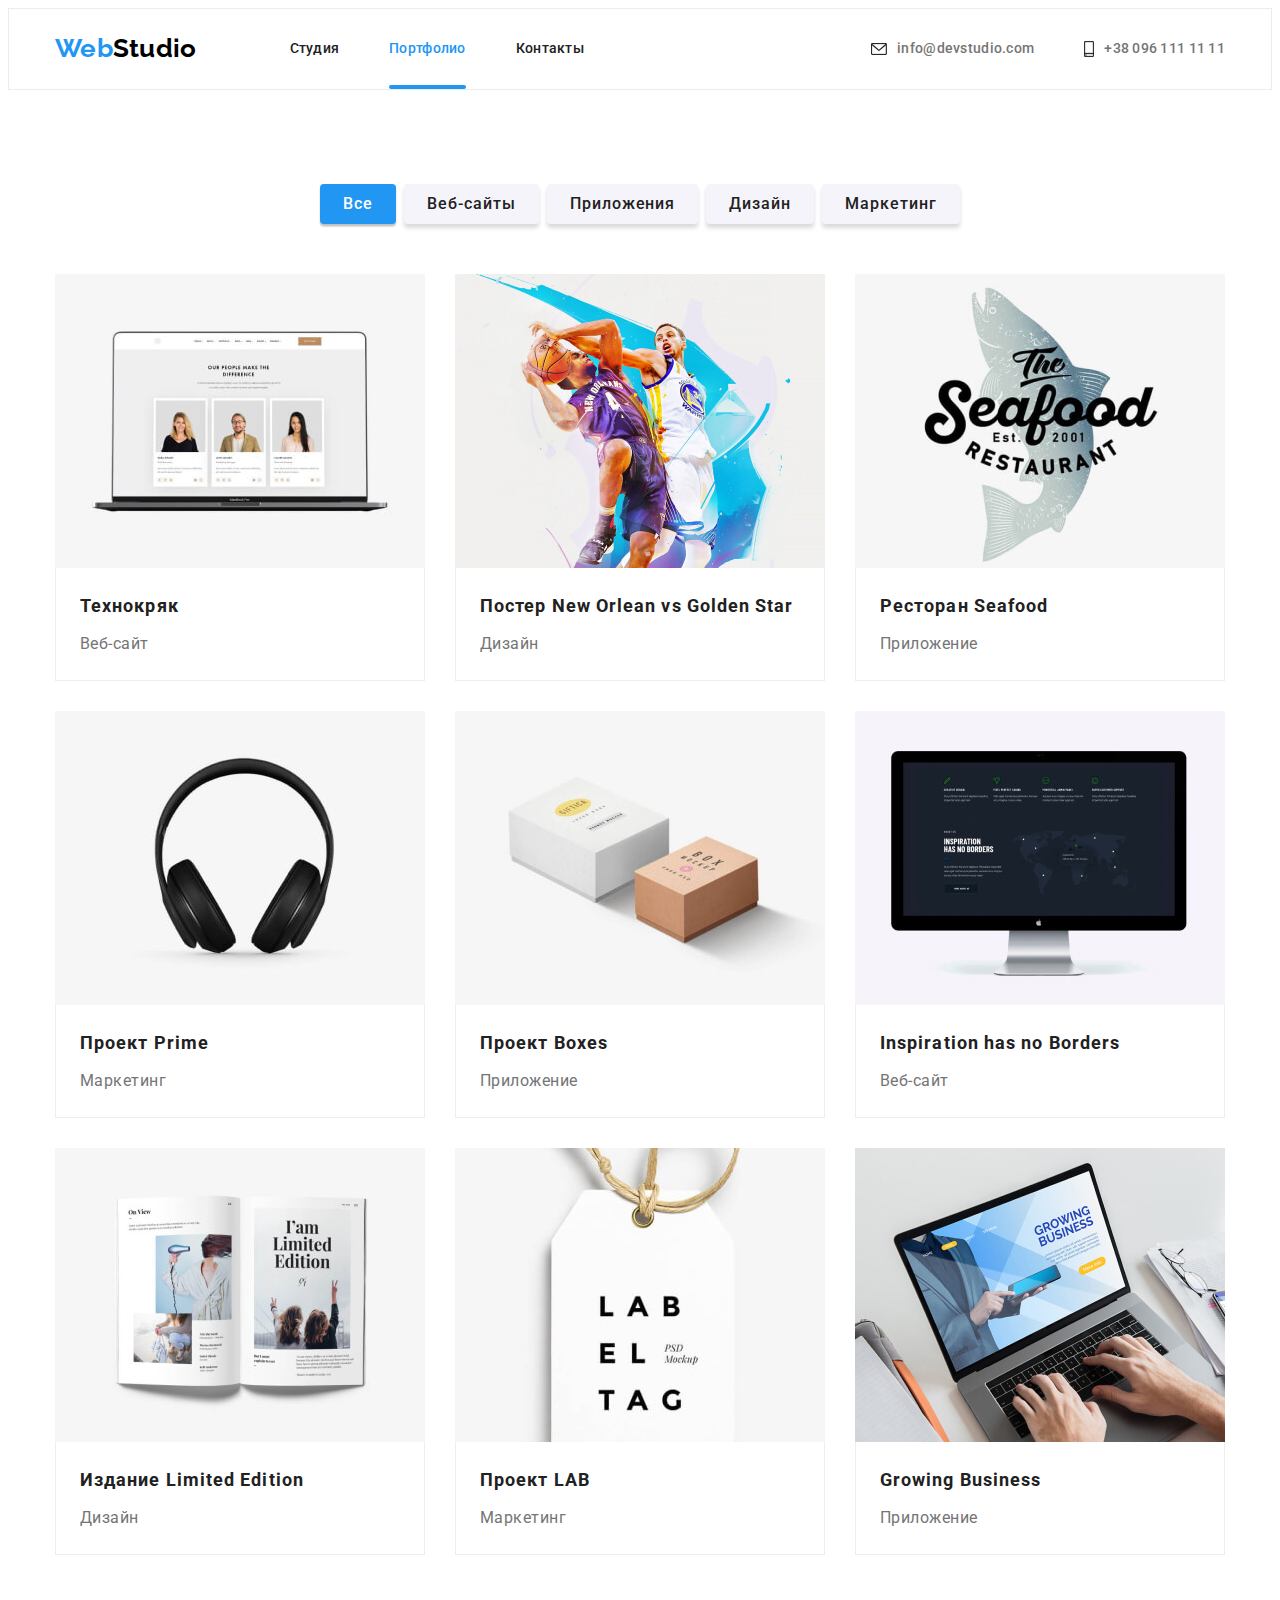
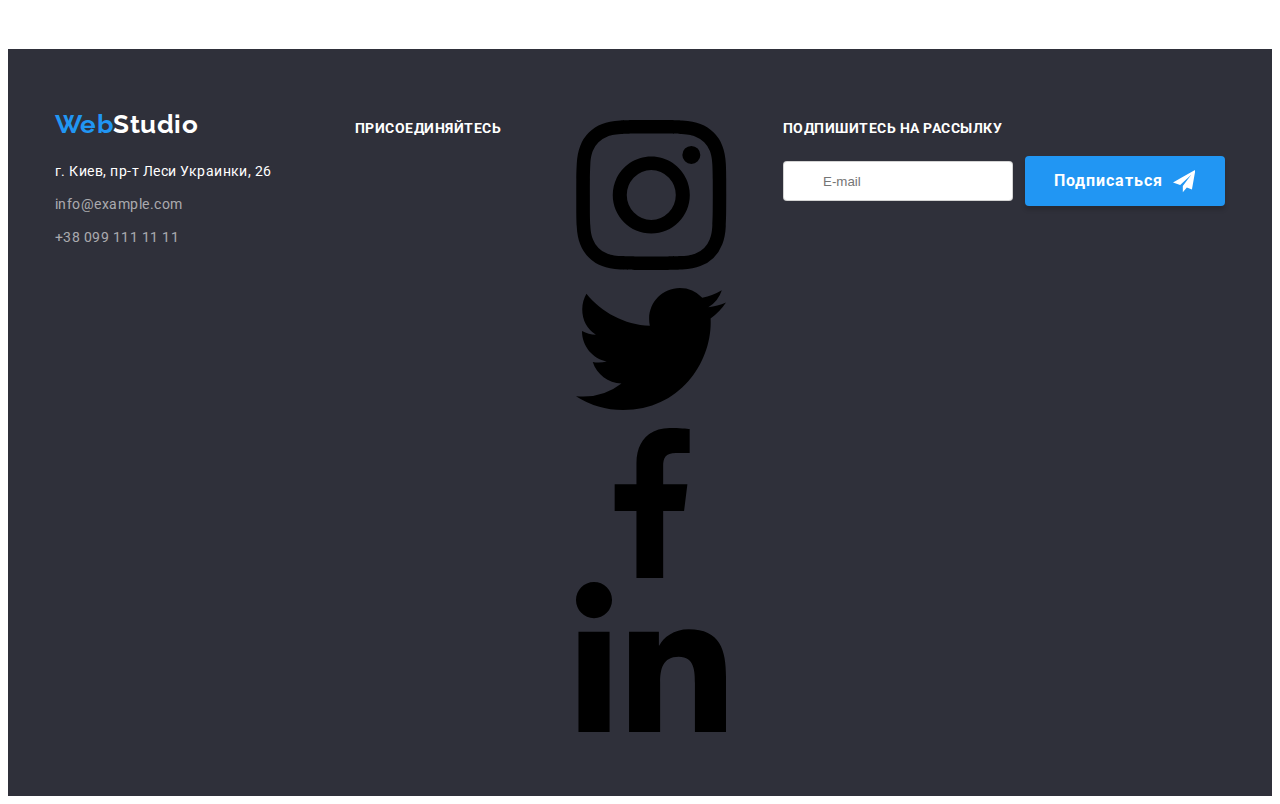
==== commit 481d2f5c: "Renaming classes / BEM" ====
--- a/portfolio.html
+++ b/portfolio.html
@@ -22,39 +22,44 @@
   <body>
     <!-- Шапка сайта -->
     <header class="header-links">
-      <div class="container main-nav">
+      <div class="container full-nav">
         <nav class="main-nav">
           <!-- Лого сайта -->
-          <div class="full-logo-header">
-            <a href="./index.html" lang="en" class="logo-accent link"
-              >Web<span class="logo-header link">Studio</span></a
-            >
-          </div>
+          <a href="./index.html" lang="en" class="logo-accent link"
+            >Web<span class="logo-header link">Studio</span></a
+          >
 
           <!-- Навигация на другие страницы -->
           <ul class="site-nav list">
             <li class="site-nav__item">
-              <a href="./index.html" class="link">Студия</a>
+              <a href="./index.html" class="site-nav__link link">Студия</a>
             </li>
             <li class="site-nav__item">
-              <a href="./portfolio.html" class="link current">Портфолио</a>
-            </li>
-            <li class="site-nav__item"><a href="" class="link">Контакты</a></li>
+              <a href="./portfolio.html" class="site-nav__link link current"
+                >Портфолио</a
+              >
+            </li>
+            <li class="site-nav__item">
+              <a href="" class="site-nav__link link">Контакты</a>
+            </li>
           </ul>
         </nav>
 
         <ul class="contacts-header list">
-          <li class="item">
-            <a href="mailto:info@devstudio.com" class="link">
-              <svg class="contacts-icon" width="16" height="12">
+          <li class="contacts-header__item">
+            <a
+              href="mailto:info@devstudio.com"
+              class="contacts-header__link link"
+            >
+              <svg class="contacts-header__icon" width="16" height="12">
                 <use href="./images/icons.svg#icon-envelope"></use>
               </svg>
               info@devstudio.com</a
             >
           </li>
-          <li class="item">
-            <a href="tel:+380961111111" class="link">
-              <svg class="contacts-icon" width="10" height="16">
+          <li class="contacts-header__item">
+            <a href="tel:+380961111111" class="contacts-header__link link">
+              <svg class="contacts-header__icon" width="10" height="16">
                 <use href="./images/icons.svg#icon-smartphone"></use>
               </svg>
               +38 096 111 11 11</a
@@ -344,11 +349,10 @@
     <footer class="footer-links">
       <div class="container">
         <div class="address">
-          <div class="full-logo-footer">
-            <a href="./index.html" lang="en" class="logo-accent link"
-              >Web<span class="logo-footer link">Studio</span></a
-            >
-          </div>
+          <a href="./index.html" lang="en" class="logo-accent link"
+            >Web<span class="logo-footer link">Studio</span></a
+          >
+
           <address>
             <ul class="list">
               <li class="footer-address">
@@ -374,7 +378,7 @@
 
         <!-- Ссылки на соц. сети -->
         <div class="social-media-footer">
-          <h3 class="section-title-footer">присоединяйтесь</h3>
+          <p class="social-media-text">присоединяйтесь</p>
           <ul class="social-icons-footer list">
             <li class="social-icons-item">
               <a
@@ -434,12 +438,12 @@
         <!-- Подписаться на рассылку в футере -->
         <div class="subscription-footer">
           <form autocomplete="off" class="footer-form">
-            <h3 class="section-title-footer">Подпишитесь на рассылку</h3>
+            <p class="social-media-text">Подпишитесь на рассылку</p>
             <div>
-              <label class="form-field">
+              <label class="modal__field">
                 <input
                   type="email"
-                  class="form-input"
+                  class="modal__input"
                   name="email"
                   placeholder="E-mail"
                 />
--- a/css/main.css
+++ b/css/main.css
@@ -21,7 +21,7 @@
    --bcg-hero-color: #c4c4c4;
    --hero-overlay: rgba(47,48,58,.4), rgba(47,48,58,.4);
    --portfolio-btn-shadow: 0px 3px 1px rgba(0,0,0,.1), 0px 1px 2px rgba(0,0,0,.08), 0px 2px 2px rgba(0,0,0,.12);
-   --social-icons-team: #afb1b8;
+   --social-media-team: #afb1b8;
    --bcg-footer-icons: rgba(255,255,255,.1);
    --backdrop-color:  rgba(0,0,0,.2);
    --modal-window-shadow: 0px 1px 3px rgba(0,0,0,.12), 0px 1px 1px rgba(0,0,0,.14), 0px 2px 1px rgba(0,0,0,.2);
@@ -29,7 +29,7 @@
    --trans-duration: 250ms;
    --trans-timing: cubic-bezier(.4,0,.2,1);
    --overlay-portfolio-bcg: rgba(33,150,243,.9);
-   --overlay-examples-bcg: rgba(47,48,58,.8);
+   --examples__overlay-bcg: rgba(47,48,58,.8);
    --modal-fields-border: rgba(33,33,33,.2);
    --placeholder-modal: rgba(117,117,117,.5);
    --placeholder-footer: rgba(255,255,255,.6);
@@ -104,16 +104,16 @@
    border: 1px solid var(--header-border);
 }
 
-.full-logo-header { 
-   padding-top: 24px;
-   padding-bottom: 25px;
-}
-
 .logo-accent {
    font-family: var(--logo-font);
    font-size: 26px;
    font-weight: 700;
    line-height: 1.2;
+}
+
+.header-links .logo-accent {
+   padding-top: 24px;
+   padding-bottom: 25px;
 }
 
 .logo-header {
@@ -197,7 +197,7 @@
 * Общие стили для основного контента (стиль текста, списков, кнопок и ссылок)
 */
 
-.section-title-main {
+.main__title {
    margin-bottom: 50px;
 
    font-size: 36px;
@@ -221,12 +221,6 @@
    overflow: hidden;
 
    border: 0;
-}
-
-.hero-button,
-.portfolio-button {
-   font-family: inherit;
-   cursor: pointer;
 }
 
 img {
@@ -258,7 +252,7 @@
    background-size: cover;
 }
 
-.hero-title {
+.hero__title {
    margin-bottom: 30px;
 
    font-size: 44px;
@@ -269,20 +263,23 @@
    text-transform: uppercase;
 }
 
-.hero-indent { display: block; }
-
+.hero__indent { display: block; }
+
+.portfolio-button,
 .mail-submit-btn,
-.modal-submit-btn,
-.hero-button {
+.modal__submit-btn,
+.hero__button {
    min-width: 200px;
    padding: 10px 32px;
 
+   font-family: inherit;
    font-size: 16px;
    font-weight: 700;
    line-height: 2;
    letter-spacing: .06em;
    color: var(--body-hero-color);
    text-align: center;
+   cursor: pointer;
 
    background-color: var(--accent-color);
    border: 1px solid transparent;
@@ -293,11 +290,350 @@
 
 .mail-submit-btn:hover,
 .mail-submit-btn:focus,
-.modal-submit-btn:hover,
-.modal-submit-btn:focus,
-.hero-button:hover,
-.hero-button:focus {
+.modal__submit-btn:hover,
+.modal__submit-btn:focus,
+.hero__button:hover,
+.hero__button:focus {
    background-color: var(--btn-bcg-focus);
+}
+
+/* Преимущества работы со студией */
+.benefits { display: flex; }
+
+.benefits__item { width: 270px; }
+
+.benefits__item:not(:last-child) { margin-right: 30px; }
+
+.benefits__thumb { 
+   display: flex;
+   align-items: center;
+   justify-content: center;
+
+   height: 120px;
+   margin-bottom: 30px;
+
+   background-color: var(--bcg-team-color); 
+   border-radius: 4px;
+}
+
+.benefits__icon { height: 70px; }
+
+.examples__text,
+.benefits__title {
+   font-size: 14px;
+   font-weight: 700;
+   line-height: 1.14;
+   color: var(--title-color);
+   text-transform: uppercase;
+}
+
+.benefits__title,
+.team__title {
+   margin-bottom: 10px;
+}
+
+.benefits__text {
+   font-size: 14px;
+   line-height: 1.7;   
+}
+
+/* Примеры работ */
+.examples { padding-top: 0; }
+
+.examples .list { display: flex; }
+
+.examples__item:not(:last-child) { margin-right: 30px; }
+
+.examples__item { position: relative; }
+
+.examples__overlay {
+   position: absolute;
+   bottom: 0;
+   left: 0;
+
+   display: flex;
+   align-items: center;
+   justify-content: center;
+   width: 100%;
+   height: 70px;
+
+   background-color: var(--examples__overlay-bcg);
+}
+
+.examples__text {
+   margin: 0;
+
+   color: var(--body-hero-color);
+}
+
+/* Команда - секция с именами, должностями и фото */
+.team { background-color: var(--bcg-team-color); }
+
+.team .list { display: flex; }
+
+.team__item { 
+   width: 270px;
+   margin-right: 0;
+
+   background: var(--body-hero-color);
+   border-radius: 0px 0px 4px 4px;
+   box-shadow: var(--team-box-shadow);
+}
+
+.team__item:not(:last-child) { margin-right: 30px; }
+
+.team__description { padding: 30px; }
+
+.team__title {
+   font-size: 16px;
+   font-weight: 500;
+   line-height: 1.2;
+   color: var(--title-color);
+   text-align: center;
+}
+
+.team__text {
+   margin-bottom: 16px;
+
+   font-size: 16px;
+   line-height: 1.2;
+   text-align: center;
+}
+
+/* Ссылки на соц. сети в команде */
+.social-media-footer,
+.social-media {
+   display: inline-flex;
+   padding-left: 0;
+
+   list-style: none; 
+}
+
+.social-media__item:not(:last-child) { margin-right: 10px; }
+
+.social-media__link {
+   display: flex;
+   align-items: center;
+   justify-content: center;
+   width: 44px;
+   height: 44px;
+
+   border-radius: 50%;
+   transition: fill var(--trans-duration) var(--trans-timing), background-color var(--trans-duration) var(--trans-timing);
+}
+
+.social-media__icon {
+   width: 20px;
+   height: 20px;
+
+   fill: var(--social-media-team);
+
+   transition: fill var(--trans-duration) var(--trans-timing);
+}
+
+.social-media__link:hover .social-media__icon, 
+.social-media__link:focus .social-media__icon { 
+   fill: var(--body-hero-color); 
+}
+
+.social-media__link:hover,
+.social-media__link:focus { 
+   background-color: var(--accent-color); 
+}
+
+/* Постоянные клиенты */
+.clients {
+   display: flex;
+   align-items: center;
+   justify-content: center;
+}
+
+.clients__item:not(:last-child) { margin-right: 30px; }
+
+.clients__link {
+   display: flex;
+   align-items: center;
+   justify-content: center;
+   height: 92px;
+   width: 170px;
+
+   border: 1px solid var(--main-text-color);
+   box-sizing: border-box;
+   border-radius: 4px;
+   transition: fill var(--trans-duration) var(--trans-timing), border-color var(--trans-duration) var(--trans-timing);
+}
+
+.clients__icon { 
+   width: 106px;
+   height: 45px;
+
+   fill: var(--social-media-team);
+   transition: fill var(--trans-duration) var(--trans-timing);
+}
+
+.clients__link:hover,
+.clients__link:focus,
+.clients__link:hover .clients__icon,
+.clients__link:focus .clients__icon { 
+   fill: var(--accent-color); 
+   border-color: var(--accent-color);
+}
+
+/* 
+* Общие стили для футера (лого, ссылки с адресом и контактами)
+*/
+
+.footer-links {
+   padding: 60px 15px;
+   margin: 0 auto;
+
+   background-color: var(--bcg-footer-color);
+}
+
+.footer-links .container { 
+   display: flex;
+   width: 1200px;
+   align-items: baseline;
+   flex-wrap: nowrap;
+
+   font-family: var(--main-font); 
+}
+
+.social-media-footer { margin-right: 30px; }
+
+address { margin-top: 20px; }
+
+.address,
+.social-media-footer {
+   width: 270px;
+}
+
+.footer-links .address { 
+   margin-right: 30px; 
+}
+
+.logo-footer {
+   font-family: var(--logo-font);
+   font-size: 26px;
+   font-weight: 700;
+   line-height: 1.2;
+}
+
+.map-link,
+.logo-footer {
+   color: var(--body-hero-color);
+
+   transition: color var(--trans-duration) var(--trans-timing);
+}
+
+.contacts-footer { margin-top: 9px; }
+
+.contacts-footer .link { 
+   color: var(--footer-contacts-color); 
+
+   transition: color var(--trans-duration) var(--trans-timing);
+}
+
+.map-link,
+.contacts-footer {
+   font-size: 14px;
+   font-style: normal;
+   line-height: 1.7;
+}
+
+.logo-footer:hover,
+.logo-footer:focus,
+.map-link:hover,
+.map-link:focus,
+.contacts-footer .link:hover,
+.contacts-footer .link:focus {
+   color: var(--accent-color);
+}
+
+/* Ссылки на соц. сети в футере */
+.social-media-text {
+   margin-bottom: 20px;
+
+   font-style: normal;
+   font-size: 14px;
+   font-weight: 700;
+   line-height: 1.17;
+   color: var(--body-hero-color);
+   text-transform: uppercase;
+}
+
+.social-media-footer .social-media__icon { fill: var(--body-hero-color); }
+
+.social-media-footer .social-media__link { 
+   background-color: var(--bcg-footer-icons); 
+   transition: background-color var(--trans-duration) var(--trans-timing);
+}
+
+.social-media__link:hover,
+.social-media__link:focus { 
+   background-color: var(--accent-color); 
+}
+
+/* Подписаться на рассылку в футере */
+.subscription-footer {
+   margin-left: auto;
+}
+
+.footer-form .modal__field { margin-top: 0; }
+
+.footer-form div { 
+   display: flex;
+   align-items: center;
+}
+
+.footer-form .form-input {
+   width: 358px;
+   height: 50px;
+   padding: 15px 16px;
+
+   background: transparent;
+   border: 1px solid var(--border-footer-mail);
+   border-radius: 4px;
+   outline: none;
+   filter: var(--input-footer-mail);
+   transition: border var(--trans-duration) var(--trans-timing);
+}
+
+.footer-form .form-input,
+.footer-form .form-input::placeholder {
+   font-size: 16px;
+   line-height: 1.25;
+   color: var(--placeholder-footer);
+}
+
+.footer-form .form-input:focus {
+   border: 1px solid var(--accent-color);
+}
+
+.mail-submit-btn {
+   display: flex;
+   justify-content: center;
+   align-items: center;
+   width: 200px;
+   height: 50px;
+   padding-left: 28px;
+   padding-right: 29px;
+   margin-left: 12px;
+}
+
+.mail-submit-btn::after .footer-form-svg {
+   width: 24px;
+   height: 24px;
+
+   content: "";
+}
+
+.footer-form-svg {
+   width: 24px;
+   height: 24px;
+   margin-left: 10px;
+
+   fill: var(--body-hero-color);
 }
 
 /* Модальное окно */
@@ -337,6 +673,8 @@
    width: 100%;
    max-width: 528px;
    min-height: 581px;
+
+   text-align: center;
 
    background-color: var(--body-hero-color);
    box-shadow: var(--modal-window-shadow);
@@ -347,7 +685,7 @@
    transition: transform var(--trans-duration) var(--trans-timing), opacity var(--trans-duration) var(--trans-timing);
 }
 
-.modal-close {
+.modal__close-btn {
    position: absolute;
    top: 8px;
    right: 8px;
@@ -358,26 +696,28 @@
    height: 30px;
    padding: 6px;
 
+   cursor: pointer;
+
    background-color: var(--body-hero-color);
    border: 1px solid var(--modal-close-btn);
    border-radius: 30px;
    transition: fill var(--trans-duration) var(--trans-timing);
 }
 
-.modal-form-svg,
-.modal-close-svg {
+.modal__close-svg,
+.modal__svg {
    width: 18px;
    height: 18px;
 
    fill: var(--header-studio-color);
 }
 
-.modal-close:hover .modal-close-svg,
-.modal-close:focus .modal-close-svg {
+.modal__close-btn:hover .modal__close-svg,
+.modal__close-btn:focus .modal__close-svg {
    fill: var(--accent-color);
 }
 
-.text-modal {
+.modal__text {
    margin: 0;
 
    font-weight: 700;
@@ -387,11 +727,11 @@
    color: var(--title-color);
 }
 
-.form-field {
+.modal__field {
    display: inline-block;
 
    width: 100%;
-   margin-top: 10px;
+   margin-top: 12px;
 
    font-size: 12px;
    line-height: 1.16;
@@ -399,21 +739,21 @@
    text-align: left; 
 }
 
-.form-field input {
+.modal__input {
    height: 40px;
    padding: 11px 12px 11px 39px;
 }
 
-.form-field input:focus:invalid + .modal-form-svg,
-.form-field input:focus:invalid {
+.modal__input:focus:invalid + .modal__svg,
+.modal__input:focus:invalid {
    color: red;
    fill: red;
 
    border-color: red;
 }
 
-.form-field input,
-.form-field textarea {
+.modal__input,
+.modal__textarea {
    width: 100%;
 
    border: 1px solid var(--modal-fields-border);
@@ -421,19 +761,21 @@
    transition: border var(--trans-duration) var(--trans-timing);
 }
 
-.form-field input:focus,
-.form-field textarea:focus {
+.modal__input:focus,
+.modal__textarea:focus {
    border: 1px solid var(--accent-color);
    outline: none;
 }
 
-.modal-wrapper {
+.modal__wrapper {
    position: relative;
 
+   display: block;
+
    padding-top: 4px;
 }
 
-.modal-form-svg {
+.modal__svg {
    position: absolute;
    bottom: 11px;
    left: 12px;
@@ -442,22 +784,23 @@
    transition: fill var(--trans-duration) var(--trans-timing);
 }
 
-.form-field input:focus + .modal-form-svg { fill: var(--accent-color); }
-
-.comment {
+.modal__input:focus + .modal__svg { fill: var(--accent-color); }
+
+.modal__comment {
    display: inline-block;
 
    margin-bottom: 4px;
 }
 
-.form-field textarea {
+.modal__textarea {
    height: 120px;
    padding: 12px 16px;
+   margin-bottom: 20px;
 
    resize: none;
 }
 
-.form-field textarea::placeholder {
+.modal__textarea::placeholder {
    font-size: 14px;
    line-height: 1.14;
    letter-spacing: .01em;
@@ -468,15 +811,12 @@
    display: inline-block;
    justify-content: center;
 
-   margin-top: 20px;
-   margin-bottom: 30px;
-
    font-size: 14px;
    line-height: 1.7;
    text-align: center;
 }
 
-.checkbox-label .terms {
+.checkbox-label .modal__terms {
    color: var(--accent-color);
 }
 
@@ -486,6 +826,8 @@
    width: 16px;
    height: 15px;
    margin-right: 5px;
+
+   cursor: pointer;
 
    border: 2px solid var(--title-color);
    border-radius: 2px;
@@ -494,7 +836,7 @@
    transition: border var(--trans-duration) var(--trans-timing);
 }
 
-.checkbox:checked + .checkbox-label::before {
+.modal__checkbox:checked + .checkbox-label::before {
    background-color: var(--accent-color);
    background-image: url("../images/check.svg");
    background-size: contain;
@@ -502,355 +844,16 @@
    background-repeat: no-repeat;
    background-origin: border-box;
    border-color: var(--accent-color);
-   transition: background-color var(--trans-duration) var(--trans-timing), background-image var(--trans-duration) var(--trans-timing), box-shadow var(--trans-duration) var(--trans-timing);
-}
-
-.checkbox:checked:focus + .checkbox-label::before {
-   border: 2px solid var(--accent-color);
+   transition: background-color var(--trans-duration) var(--trans-timing), background-image var(--trans-duration) var(--trans-timing), box-shadow var(--trans-duration) var(--trans-timing), border var(--trans-duration) var(--trans-timing);
+}
+
+.modal__checkbox:checked:focus + .checkbox-label::before {
+   border: 2px solid var(--btn-bcg-focus);
    outline: none;
    box-shadow: var(--portfolio-btn-shadow);
 }
 
-/* Преимущества работы со студией */
-.benefits { display: flex; }
-
-.benefits .item { width: 270px; }
-
-.benefits .item:not(:last-child) { margin-right: 30px; }
-
-.thumb-benefits { 
-   display: flex;
-   align-items: center;
-   justify-content: center;
-
-   height: 120px;
-   margin-bottom: 30px;
-
-   background-color: var(--bcg-team-color); 
-   border-radius: 4px;
-}
-
-.benefits-icons-svg { height: 70px; }
-
-.overlay-examples-text,
-.section-title-benefits {
-   font-size: 14px;
-   font-weight: 700;
-   line-height: 1.14;
-   color: var(--title-color);
-   text-transform: uppercase;
-}
-
-.section-title-benefits,
-.section-title-team {
-   margin-bottom: 10px;
-}
-
-.section-text-benefits {
-   font-size: 14px;
-   line-height: 1.7;   
-}
-
-/* Примеры работ */
-.examples { padding-top: 0; }
-
-.examples .list { display: flex; }
-
-.examples-element:not(:last-child) { margin-right: 30px; }
-
-.examples-element { position: relative; }
-
-.overlay-examples {
-   position: absolute;
-   bottom: 0;
-   left: 0;
-
-   display: flex;
-   align-items: center;
-   justify-content: center;
-   width: 100%;
-   height: 70px;
-
-   background-color: var(--overlay-examples-bcg);
-}
-
-.overlay-examples-text {
-   margin: 0;
-
-   color: var(--body-hero-color);
-}
-
-/* Команда - секция с именами, должностями и фото */
-.team { background-color: var(--bcg-team-color); }
-
-.team .list { display: flex; }
-
-.team-card { 
-   width: 270px;
-   margin-right: 0;
-
-   background: var(--body-hero-color);
-   border-radius: 0px 0px 4px 4px;
-   box-shadow: var(--team-box-shadow);
-}
-
-.team-card:not(:last-child) { margin-right: 30px; }
-
-.section-team-description { padding: 30px; }
-
-.section-title-team {
-   font-size: 16px;
-   font-weight: 500;
-   line-height: 1.2;
-   color: var(--title-color);
-   text-align: center;
-}
-
-.section-text-team {
-   margin-bottom: 16px;
-
-   font-size: 16px;
-   line-height: 1.2;
-   text-align: center;
-}
-
-/* Ссылки на соц. сети в команде */
-.social-icons-footer,
-.social-icons {
-   display: inline-flex;
-   padding-left: 0;
-
-   list-style: none; 
-}
-
-.social-icons-item:not(:last-child) { margin-right: 10px; }
-
-.social-icons-link {
-   display: flex;
-   align-items: center;
-   justify-content: center;
-   width: 44px;
-   height: 44px;
-
-   border-radius: 50%;
-   transition: fill var(--trans-duration) var(--trans-timing), background-color var(--trans-duration) var(--trans-timing);
-}
-
-.social-icons-svg {
-   width: 20px;
-   height: 20px;
-
-   fill: var(--social-icons-team);
-
-   transition: fill var(--trans-duration) var(--trans-timing);
-}
-
-.social-icons-link:hover .social-icons-svg, 
-.social-icons-link:focus .social-icons-svg { 
-   fill: var(--body-hero-color); 
-}
-
-.social-icons-link:hover,
-.social-icons-link:focus { 
-   background-color: var(--accent-color); 
-}
-
-/* Постоянные клиенты */
-.clients {
-   display: flex;
-   align-items: center;
-   justify-content: center;
-}
-
-.client-card:not(:last-child) { margin-right: 30px; }
-
-.client-card-link {
-   display: flex;
-   align-items: center;
-   justify-content: center;
-   height: 92px;
-   width: 170px;
-
-   border: 1px solid var(--main-text-color);
-   box-sizing: border-box;
-   border-radius: 4px;
-   transition: fill var(--trans-duration) var(--trans-timing), border-color var(--trans-duration) var(--trans-timing);
-}
-
-.client-icons-svg { 
-   width: 106px;
-   height: 45px;
-
-   fill: var(--social-icons-team);
-   transition: fill var(--trans-duration) var(--trans-timing);
-}
-
-.client-card-link:hover,
-.client-card-link:focus,
-.client-card-link:hover .client-icons-svg,
-.client-card-link:focus .client-icons-svg { 
-   fill: var(--accent-color); 
-   border-color: var(--accent-color);
-}
-
-/* 
-* Общие стили для футера (лого, ссылки с адресом и контактами)
-*/
-
-.footer-links {
-   padding: 60px 15px;
-   margin: 0 auto;
-
-   background-color: var(--bcg-footer-color);
-}
-
-.footer-links .container { 
-   display: flex;
-   width: 1200px;
-   align-items: baseline;
-   flex-wrap: nowrap;
-
-   font-family: var(--main-font); 
-}
-
-.social-media-footer { margin-right: 30px; }
-
-.address,
-.social-media-footer {
-   width: 270px;
-}
-
-.footer-links .address { 
-   margin-right: 30px; 
-}
-
-.full-logo-footer { 
-   margin-bottom: 20px;
-}
-
-.logo-footer {
-   font-family: var(--logo-font);
-   font-size: 26px;
-   font-weight: 700;
-   line-height: 1.2;
-}
-
-.map-link,
-.logo-footer {
-   color: var(--body-hero-color);
-
-   transition: color var(--trans-duration) var(--trans-timing);
-}
-
-.contacts-footer { margin-top: 9px; }
-
-.contacts-footer .link { 
-   color: var(--footer-contacts-color); 
-
-   transition: color var(--trans-duration) var(--trans-timing);
-}
-
-.map-link,
-.contacts-footer {
-   font-size: 14px;
-   font-style: normal;
-   line-height: 1.7;
-}
-
-.logo-footer:hover,
-.logo-footer:focus,
-.map-link:hover,
-.map-link:focus,
-.contacts-footer .link:hover,
-.contacts-footer .link:focus {
-   color: var(--accent-color);
-}
-
-/* Ссылки на соц. сети в футере */
-.section-title-footer {
-   margin-bottom: 20px;
-
-   font-style: normal;
-   font-size: 14px;
-   font-weight: 700;
-   line-height: 1.17;
-   color: var(--body-hero-color);
-   text-transform: uppercase;
-}
-
-.social-icons-footer .social-icons-svg { fill: var(--body-hero-color); }
-
-.social-icons-footer .social-icons-link { 
-   background-color: var(--bcg-footer-icons); 
-   transition: background-color var(--trans-duration) var(--trans-timing);
-}
-
-.social-icons-link:hover,
-.social-icons-link:focus { 
-   background-color: var(--accent-color); 
-}
-
-/* Подписаться на рассылку в футере */
-.subscription-footer {
-   margin-left: auto;
-}
-
-.footer-form .form-field { margin-top: 0; }
-
-.footer-form div { 
-   display: flex;
-   align-items: center;
-}
-
-.footer-form input {
-   width: 358px;
-   height: 50px;
-   padding: 15px 16px;
-
-   background: transparent;
-   border: 1px solid var(--border-footer-mail);
-   border-radius: 4px;
-   outline: none;
-   filter: var(--input-footer-mail);
-   transition: border var(--trans-duration) var(--trans-timing);
-}
-
-.footer-form input,
-.footer-form input::placeholder {
-   font-size: 16px;
-   line-height: 1.25;
-   color: var(--placeholder-footer);
-}
-
-.footer-form input:focus {
-   border: 1px solid var(--accent-color);
-}
-
-.mail-submit-btn {
-   display: flex;
-   justify-content: center;
-   align-items: center;
-   width: 200px;
-   height: 50px;
-   padding-left: 28px;
-   padding-right: 29px;
-   margin-left: 12px;
-}
-
-.mail-submit-btn::after .footer-form-svg {
-   width: 24px;
-   height: 24px;
-
-   content: "";
-}
-
-.footer-form-svg {
-   width: 24px;
-   height: 24px;
-   margin-left: 10px;
-
-   fill: var(--body-hero-color);
-}
+.modal__submit-btn { margin-top: 30px; }
 
 /* 
 * Основной контент страницы "Портфолио" (фильтр из кнопок и примеры проектов)
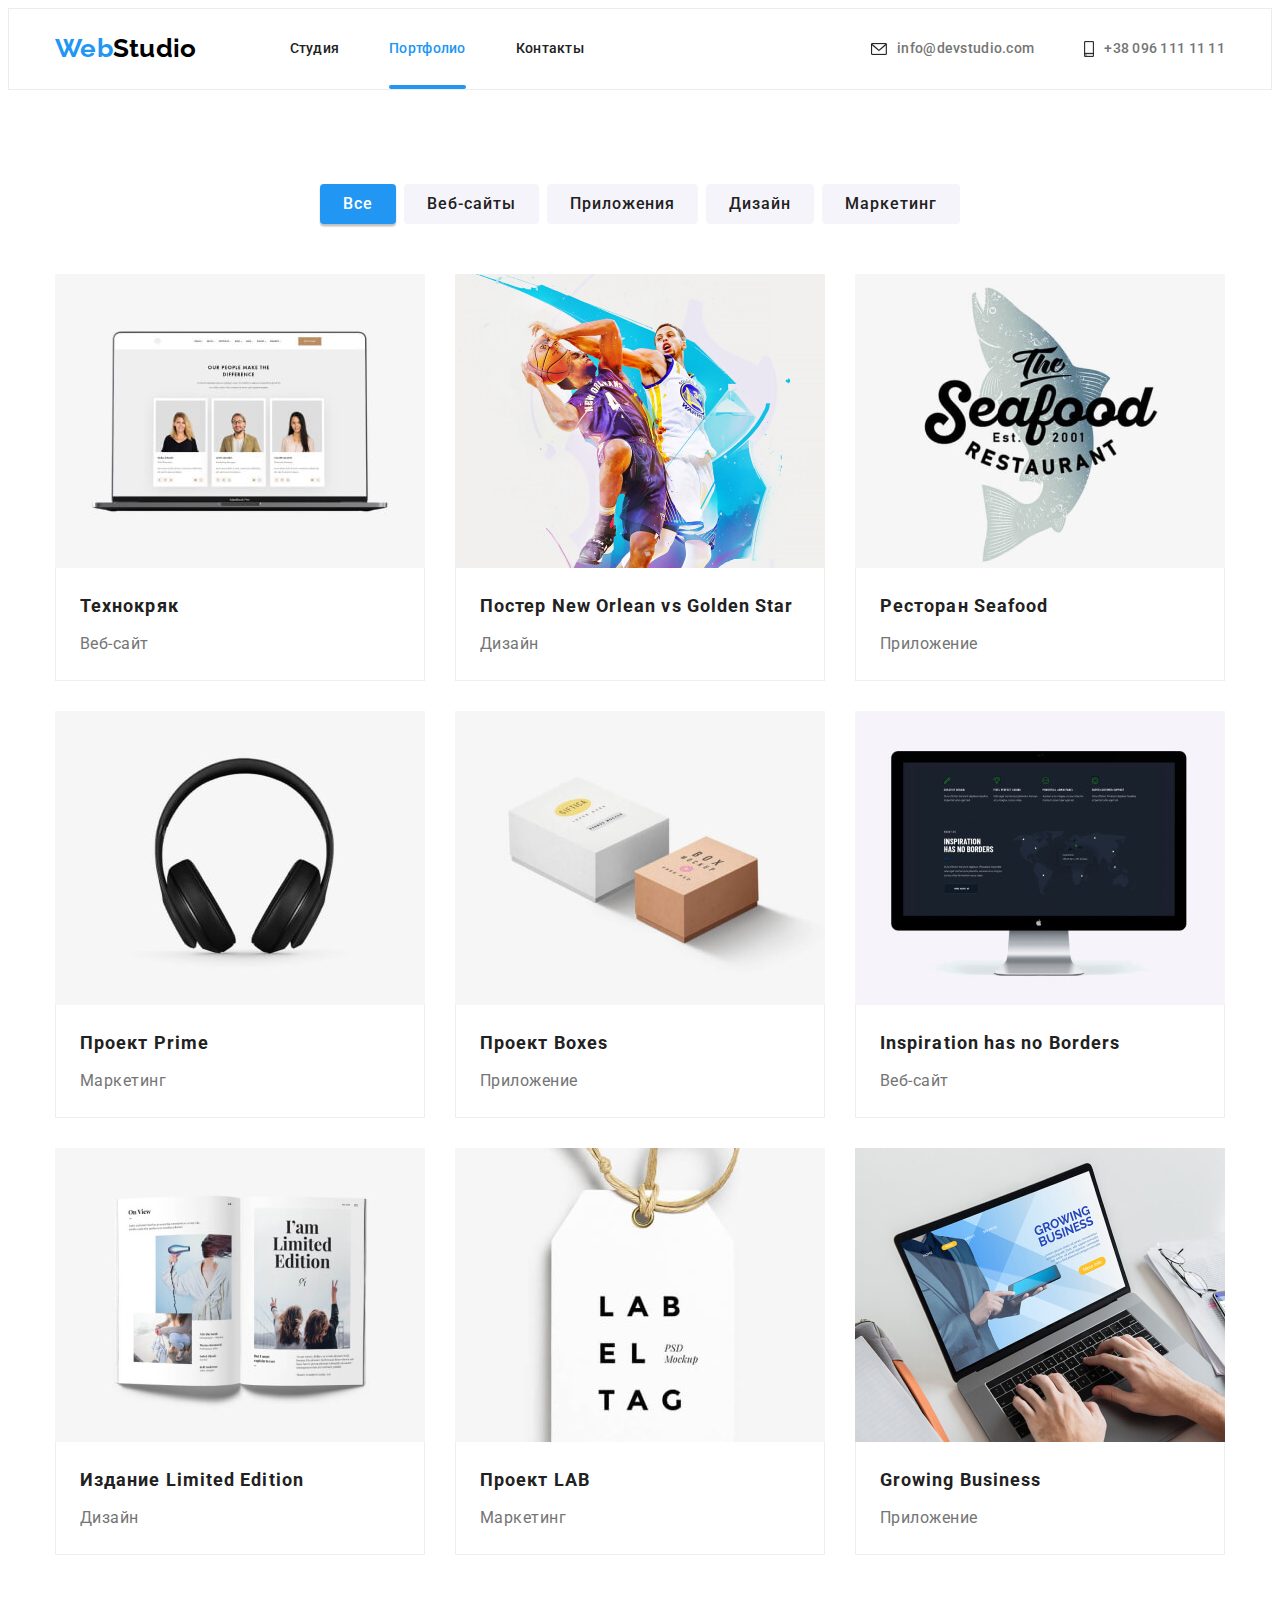
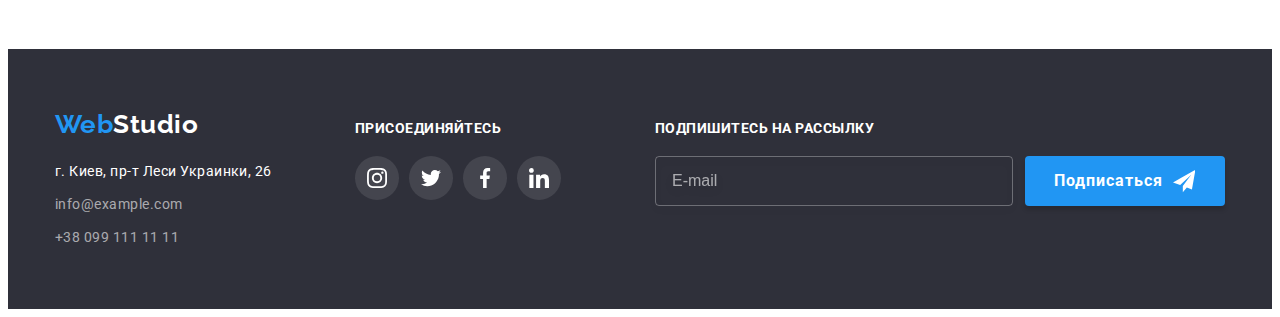
==== commit 823c2405: "BEM classes added" ====
--- a/portfolio.html
+++ b/portfolio.html
@@ -22,11 +22,14 @@
   <body>
     <!-- Шапка сайта -->
     <header class="header-links">
-      <div class="container full-nav">
+      <div class="container container__full-nav">
         <nav class="main-nav">
           <!-- Лого сайта -->
-          <a href="./index.html" lang="en" class="logo-accent link"
-            >Web<span class="logo-header link">Studio</span></a
+          <a
+            href="./index.html"
+            lang="en"
+            class="logo header-links__logo logo--accent link"
+            >Web<span class="logo logo--header link">Studio</span></a
           >
 
           <!-- Навигация на другие страницы -->
@@ -35,7 +38,9 @@
               <a href="./index.html" class="site-nav__link link">Студия</a>
             </li>
             <li class="site-nav__item">
-              <a href="./portfolio.html" class="site-nav__link link current"
+              <a
+                href="./portfolio.html"
+                class="site-nav__link site-nav__link--current link"
                 >Портфолио</a
               >
             </li>
@@ -45,21 +50,18 @@
           </ul>
         </nav>
 
-        <ul class="contacts-header list">
-          <li class="contacts-header__item">
-            <a
-              href="mailto:info@devstudio.com"
-              class="contacts-header__link link"
-            >
-              <svg class="contacts-header__icon" width="16" height="12">
+        <ul class="header-links__contacts list">
+          <li class="contacts__item">
+            <a href="mailto:info@devstudio.com" class="contacts__link link">
+              <svg class="contacts__icon" width="16" height="12">
                 <use href="./images/icons.svg#icon-envelope"></use>
               </svg>
               info@devstudio.com</a
             >
           </li>
-          <li class="contacts-header__item">
-            <a href="tel:+380961111111" class="contacts-header__link link">
-              <svg class="contacts-header__icon" width="10" height="16">
+          <li class="contacts__item">
+            <a href="tel:+380961111111" class="contacts__link link">
+              <svg class="contacts__icon" width="10" height="16">
                 <use href="./images/icons.svg#icon-smartphone"></use>
               </svg>
               +38 096 111 11 11</a
@@ -79,264 +81,282 @@
           <!-- Фильтр с кнопками -->
           <ul class="list filter">
             <li class="filter-item">
-              <button type="button" class="portfolio-button current">
+              <button
+                type="button"
+                class="button filter__button filter__button--current"
+              >
                 Все
               </button>
             </li>
             <li class="filter-item">
-              <button type="button" class="portfolio-button">Веб-сайты</button>
+              <button type="button" class="button filter__button">
+                Веб-сайты
+              </button>
             </li>
             <li class="filter-item">
-              <button type="button" class="portfolio-button">Приложения</button>
+              <button type="button" class="button filter__button">
+                Приложения
+              </button>
             </li>
             <li class="filter-item">
-              <button type="button" class="portfolio-button">Дизайн</button>
+              <button type="button" class="button filter__button">
+                Дизайн
+              </button>
             </li>
             <li class="filter-item">
-              <button type="button" class="portfolio-button">Маркетинг</button>
+              <button type="button" class="button filter__button">
+                Маркетинг
+              </button>
             </li>
           </ul>
 
           <!-- Примеры работ -->
-          <ul class="list flex">
-            <li class="flex-element">
+          <ul class="list projects">
+            <li class="projects__item">
               <!--<div class="flex-actions"> </div>-->
-              <a class="flex-element-link" href="">
-                <div class="flex-img">
+              <a class="projects__link link" href="">
+                <div class="projects__img-wrapper">
                   <img
                     src="./images/techcrack.jpg"
                     alt="Главная страница веб-сайта"
                     width="370"
                     height="294"
-                  />
-                  <div class="overlay-project">
-                    <p class="overlay-project-text">
-                      Технокряк это современная площадка распространения
-                      коронавируса. Компании используют эту платформу для
-                      цифрового шпионажа и атак на защищённые сервера
-                      конкурентов.
-                    </p>
-                  </div>
-                </div>
-                <div class="section-project-description">
-                  <h2 class="section-title-project">Технокряк</h2>
-                  <p class="section-text-project">Веб-сайт</p>
-                </div>
-              </a>
-            </li>
-
-            <li class="flex-element">
-              <a class="flex-element-link" href="">
-                <div class="flex-img">
+                    class="projects__img"
+                  />
+                  <div class="projects__overlay">
+                    <p class="projects__overlay-text">
+                      Технокряк это современная площадка распространения
+                      коронавируса. Компании используют эту платформу для
+                      цифрового шпионажа и атак на защищённые сервера
+                      конкурентов.
+                    </p>
+                  </div>
+                </div>
+                <div class="projects__description">
+                  <h2 class="projects__title">Технокряк</h2>
+                  <p class="projects__text">Веб-сайт</p>
+                </div>
+              </a>
+            </li>
+
+            <li class="projects__item">
+              <a class="projects__link link" href="">
+                <div class="projects__img-wrapper">
                   <img
                     src="./images/poster.jpg"
                     alt="Постер для баскетбольного матча"
                     width="370"
                     height="294"
-                  />
-                  <div class="overlay-project">
-                    <p class="overlay-project-text">
-                      Технокряк это современная площадка распространения
-                      коронавируса. Компании используют эту платформу для
-                      цифрового шпионажа и атак на защищённые сервера
-                      конкурентов.
-                    </p>
-                  </div>
-                </div>
-                <div class="section-project-description">
-                  <h2 class="section-title-project">
+                    class="projects__img"
+                  />
+                  <div class="projects__overlay">
+                    <p class="projects__overlay-text">
+                      Технокряк это современная площадка распространения
+                      коронавируса. Компании используют эту платформу для
+                      цифрового шпионажа и атак на защищённые сервера
+                      конкурентов.
+                    </p>
+                  </div>
+                </div>
+                <div class="projects__description">
+                  <h2 class="projects__title">
                     Постер <span lang="en">New Orlean vs Golden Star</span>
                   </h2>
-                  <p class="section-text-project">Дизайн</p>
-                </div>
-              </a>
-            </li>
-
-            <li class="flex-element">
-              <a class="flex-element-link" href="">
-                <div class="flex-img">
+                  <p class="projects__text">Дизайн</p>
+                </div>
+              </a>
+            </li>
+
+            <li class="projects__item">
+              <a class="projects__link link" href="">
+                <div class="projects__img-wrapper">
                   <img
                     src="./images/seafood.jpg"
                     alt="Логотип приложения ресторана"
                     width="370"
                     height="294"
-                  />
-                  <div class="overlay-project">
-                    <p class="overlay-project-text">
-                      Технокряк это современная площадка распространения
-                      коронавируса. Компании используют эту платформу для
-                      цифрового шпионажа и атак на защищённые сервера
-                      конкурентов.
-                    </p>
-                  </div>
-                </div>
-                <div class="section-project-description">
-                  <h2 class="section-title-project">
+                    class="projects__img"
+                  />
+                  <div class="projects__overlay">
+                    <p class="projects__overlay-text">
+                      Технокряк это современная площадка распространения
+                      коронавируса. Компании используют эту платформу для
+                      цифрового шпионажа и атак на защищённые сервера
+                      конкурентов.
+                    </p>
+                  </div>
+                </div>
+                <div class="projects__description">
+                  <h2 class="projects__title">
                     Ресторан <span lang="en">Seafood</span>
                   </h2>
-                  <p class="section-text-project">Приложение</p>
-                </div>
-              </a>
-            </li>
-
-            <li class="flex-element">
-              <a class="flex-element-link" href="">
-                <div class="flex-img">
+                  <p class="projects__text">Приложение</p>
+                </div>
+              </a>
+            </li>
+
+            <li class="projects__item">
+              <a class="projects__link link" href="">
+                <div class="projects__img-wrapper">
                   <img
                     src="./images/prime.jpg"
                     alt="Наушники как заставка проекта"
                     width="370"
                     height="294"
-                  />
-                  <div class="overlay-project">
-                    <p class="overlay-project-text">
-                      Технокряк это современная площадка распространения
-                      коронавируса. Компании используют эту платформу для
-                      цифрового шпионажа и атак на защищённые сервера
-                      конкурентов.
-                    </p>
-                  </div>
-                </div>
-                <div class="section-project-description">
-                  <h2 class="section-title-project">
+                    class="projects__img"
+                  />
+                  <div class="projects__overlay">
+                    <p class="projects__overlay-text">
+                      Технокряк это современная площадка распространения
+                      коронавируса. Компании используют эту платформу для
+                      цифрового шпионажа и атак на защищённые сервера
+                      конкурентов.
+                    </p>
+                  </div>
+                </div>
+                <div class="projects__description">
+                  <h2 class="projects__title">
                     Проект <span lang="en">Prime</span>
                   </h2>
-                  <p class="section-text-project" lang="en">Маркетинг</p>
-                </div>
-              </a>
-            </li>
-
-            <li class="flex-element">
-              <a class="flex-element-link" href="">
-                <div class="flex-img">
+                  <p class="projects__text" lang="en">Маркетинг</p>
+                </div>
+              </a>
+            </li>
+
+            <li class="projects__item">
+              <a class="projects__link link" href="">
+                <div class="projects__img-wrapper">
                   <img
                     src="./images/boxes.jpg"
                     alt="Два макета коробок из проекта"
                     width="370"
                     height="294"
-                  />
-                  <div class="overlay-project">
-                    <p class="overlay-project-text">
-                      Технокряк это современная площадка распространения
-                      коронавируса. Компании используют эту платформу для
-                      цифрового шпионажа и атак на защищённые сервера
-                      конкурентов.
-                    </p>
-                  </div>
-                </div>
-                <div class="section-project-description">
-                  <h2 class="section-title-project">
+                    class="projects__img"
+                  />
+                  <div class="projects__overlay">
+                    <p class="projects__overlay-text">
+                      Технокряк это современная площадка распространения
+                      коронавируса. Компании используют эту платформу для
+                      цифрового шпионажа и атак на защищённые сервера
+                      конкурентов.
+                    </p>
+                  </div>
+                </div>
+                <div class="projects__description">
+                  <h2 class="projects__title">
                     Проект <span lang="en">Boxes</span>
                   </h2>
-                  <p class="section-text-project">Приложение</p>
-                </div>
-              </a>
-            </li>
-
-            <li class="flex-element">
-              <a class="flex-element-link" href="">
-                <div class="flex-img">
+                  <p class="projects__text">Приложение</p>
+                </div>
+              </a>
+            </li>
+
+            <li class="projects__item">
+              <a class="projects__link link" href="">
+                <div class="projects__img-wrapper">
                   <img
                     src="./images/inspiration.jpg"
                     alt="Главная страница веб-сайта"
                     width="370"
                     height="294"
-                  />
-                  <div class="overlay-project">
-                    <p class="overlay-project-text">
-                      Технокряк это современная площадка распространения
-                      коронавируса. Компании используют эту платформу для
-                      цифрового шпионажа и атак на защищённые сервера
-                      конкурентов.
-                    </p>
-                  </div>
-                </div>
-                <div class="section-project-description">
-                  <h2 class="section-title-project" lang="en">
+                    class="projects__img"
+                  />
+                  <div class="projects__overlay">
+                    <p class="projects__overlay-text">
+                      Технокряк это современная площадка распространения
+                      коронавируса. Компании используют эту платформу для
+                      цифрового шпионажа и атак на защищённые сервера
+                      конкурентов.
+                    </p>
+                  </div>
+                </div>
+                <div class="projects__description">
+                  <h2 class="projects__title" lang="en">
                     Inspiration has no Borders
                   </h2>
-                  <p class="section-text-project">Веб-сайт</p>
-                </div>
-              </a>
-            </li>
-
-            <li class="flex-element">
-              <a class="flex-element-link" href="">
-                <div class="flex-img">
+                  <p class="projects__text">Веб-сайт</p>
+                </div>
+              </a>
+            </li>
+
+            <li class="projects__item">
+              <a class="projects__link link" href="">
+                <div class="projects__img-wrapper">
                   <img
                     src="./images/limited-edition.jpg"
                     alt="Разворот журнала"
                     width="370"
                     height="294"
-                  />
-                  <div class="overlay-project">
-                    <p class="overlay-project-text">
-                      Технокряк это современная площадка распространения
-                      коронавируса. Компании используют эту платформу для
-                      цифрового шпионажа и атак на защищённые сервера
-                      конкурентов.
-                    </p>
-                  </div>
-                </div>
-                <div class="section-project-description">
-                  <h2 class="section-title-project">
+                    class="projects__img"
+                  />
+                  <div class="projects__overlay">
+                    <p class="projects__overlay-text">
+                      Технокряк это современная площадка распространения
+                      коронавируса. Компании используют эту платформу для
+                      цифрового шпионажа и атак на защищённые сервера
+                      конкурентов.
+                    </p>
+                  </div>
+                </div>
+                <div class="projects__description">
+                  <h2 class="projects__title">
                     Издание <span lang="en">Limited Edition</span>
                   </h2>
-                  <p class="section-text-project">Дизайн</p>
-                </div>
-              </a>
-            </li>
-
-            <li class="flex-element">
-              <a class="flex-element-link" href="">
-                <div class="flex-img">
+                  <p class="projects__text">Дизайн</p>
+                </div>
+              </a>
+            </li>
+
+            <li class="projects__item">
+              <a class="projects__link link" href="">
+                <div class="projects__img-wrapper">
                   <img
                     src="./images/lab.jpg"
                     alt="Макет лейбла из проекта"
                     width="370"
                     height="294"
-                  />
-                  <div class="overlay-project">
-                    <p class="overlay-project-text">
-                      Технокряк это современная площадка распространения
-                      коронавируса. Компании используют эту платформу для
-                      цифрового шпионажа и атак на защищённые сервера
-                      конкурентов.
-                    </p>
-                  </div>
-                </div>
-                <div class="section-project-description">
-                  <h2 class="section-title-project">
+                    class="projects__img"
+                  />
+                  <div class="projects__overlay">
+                    <p class="projects__overlay-text">
+                      Технокряк это современная площадка распространения
+                      коронавируса. Компании используют эту платформу для
+                      цифрового шпионажа и атак на защищённые сервера
+                      конкурентов.
+                    </p>
+                  </div>
+                </div>
+                <div class="projects__description">
+                  <h2 class="projects__title">
                     Проект <span lang="en">LAB</span>
                   </h2>
-                  <p class="section-text-project">Маркетинг</p>
-                </div>
-              </a>
-            </li>
-
-            <li class="flex-element">
-              <a class="flex-element-link" href="">
-                <div class="flex-img">
+                  <p class="projects__text">Маркетинг</p>
+                </div>
+              </a>
+            </li>
+
+            <li class="projects__item">
+              <a class="projects__link link" href="">
+                <div class="projects__img-wrapper">
                   <img
                     src="./images/growing-business.jpg"
                     alt="Главная страница приложения"
                     width="370"
                     height="294"
-                  />
-                  <div class="overlay-project">
-                    <p class="overlay-project-text">
-                      Технокряк это современная площадка распространения
-                      коронавируса. Компании используют эту платформу для
-                      цифрового шпионажа и атак на защищённые сервера
-                      конкурентов.
-                    </p>
-                  </div>
-                </div>
-                <div class="section-project-description">
-                  <h2 class="section-title-project" lang="en">
-                    Growing Business
-                  </h2>
-                  <p class="section-text-project">Приложение</p>
+                    class="projects__img"
+                  />
+                  <div class="projects__overlay">
+                    <p class="projects__overlay-text">
+                      Технокряк это современная площадка распространения
+                      коронавируса. Компании используют эту платформу для
+                      цифрового шпионажа и атак на защищённые сервера
+                      конкурентов.
+                    </p>
+                  </div>
+                </div>
+                <div class="projects__description">
+                  <h2 class="projects__title" lang="en">Growing Business</h2>
+                  <p class="projects__text">Приложение</p>
                 </div>
               </a>
             </li>
@@ -347,87 +367,90 @@
 
     <!-- Футер -->
     <footer class="footer-links">
-      <div class="container">
-        <div class="address">
-          <a href="./index.html" lang="en" class="logo-accent link"
-            >Web<span class="logo-footer link">Studio</span></a
+      <div class="container container__footer-links">
+        <div class="contacts-block">
+          <a href="./index.html" lang="en" class="logo logo--accent link"
+            >Web<span class="logo logo--footer link">Studio</span></a
           >
-
-          <address>
-            <ul class="list">
-              <li class="footer-address">
+          <address class="address-links">
+            <ul class="contacts list">
+              <li class="contacts__item-footer">
                 <a
-                  class="map-link link"
+                  class="contacts__map contacts__link-footer link"
                   href="https://goo.gl/maps/onrn5g9ZaPqnStBHA"
                   target="_blank"
                   rel="noopener noreferrer"
                   >г. Киев, пр-т Леси Украинки, 26</a
                 >
               </li>
-              <li class="contacts-footer">
-                <a href="mailto:info@example.com" class="link"
+              <li class="contacts__item-footer">
+                <a
+                  href="mailto:info@example.com"
+                  class="contacts__link-footer link"
                   >info@example.com</a
                 >
               </li>
-              <li class="contacts-footer">
-                <a href="tel:+380991111111" class="link">+38 099 111 11 11</a>
+              <li class="contacts__item-footer">
+                <a href="tel:+380991111111" class="contacts__link-footer link"
+                  >+38 099 111 11 11</a
+                >
               </li>
             </ul>
           </address>
         </div>
 
         <!-- Ссылки на соц. сети -->
-        <div class="social-media-footer">
-          <p class="social-media-text">присоединяйтесь</p>
-          <ul class="social-icons-footer list">
-            <li class="social-icons-item">
+        <div class="contacts-block">
+          <p class="slogan-text">присоединяйтесь</p>
+          <ul class="social-media list">
+            <li class="social-media__item">
               <a
                 href=""
                 aria-label="Инстаграм"
-                class="social-icons-link"
+                class="social-media__link social-media__link--footer-style"
                 target="_blank"
                 rel="noopener noreferrer"
               >
-                <svg class="footer social-icons-svg">
+                <svg class="social-media__icon social-media__icon--white">
                   <use href="./images/icons.svg#icon-instagram"></use>
                 </svg>
               </a>
             </li>
-            <li class="social-icons-item">
+            <li class="social-media__item">
               <a
                 href=""
                 aria-label="Твиттер"
-                class="social-icons-link"
+                class="social-media__link social-media__link--footer-style"
                 target="_blank"
                 rel="noopener noreferrer"
               >
-                <svg class="social-icons-svg">
+                <svg class="social-media__icon social-media__icon--white">
                   <use href="./images/icons.svg#icon-twitter"></use>
                 </svg>
               </a>
             </li>
-            <li class="social-icons-item">
+            <li class="social-media__item">
               <a
                 href=""
                 aria-label="Фейсбук"
-                class="social-icons-link"
+                class="social-media__link social-media__link--footer-style"
                 target="_blank"
                 rel="noopener noreferrer"
               >
-                <svg class="social-icons-svg">
+                <svg class="social-media__icon social-media__icon--white">
                   <use href="./images/icons.svg#icon-facebook"></use>
                 </svg>
               </a>
             </li>
-            <li class="social-icons-item">
+            <li class="social-media__item">
               <a
                 href=""
                 aria-label="Линкедин"
-                class="social-icons-link"
+                class="social-media__link social-media__link--footer-style"
                 target="_blank"
                 rel="noopener noreferrer"
               >
-                <svg class="social-icons-svg">
+                <svg class="social-media__icon social-media__icon--white">
                   <use href="./images/icons.svg#icon-linkedin"></use>
                 </svg>
               </a>
@@ -436,22 +459,22 @@
         </div>
 
         <!-- Подписаться на рассылку в футере -->
-        <div class="subscription-footer">
-          <form autocomplete="off" class="footer-form">
-            <p class="social-media-text">Подпишитесь на рассылку</p>
-            <div>
-              <label class="modal__field">
+        <div class="subscription">
+          <form autocomplete="off" class="form">
+            <p class="slogan-text">Подпишитесь на рассылку</p>
+            <div class="subscription__wrapper">
+              <label class="form__field-footer">
                 <input
                   type="email"
-                  class="modal__input"
+                  class="form__input-footer"
                   name="email"
                   placeholder="E-mail"
                 />
               </label>
 
-              <button class="mail-submit-btn" type="submit">
+              <button class="button subscription__button" type="submit">
                 Подписаться
-                <svg class="footer-form-svg">
+                <svg class="subscription__icon">
                   <use href="./images/icons.svg#icon-send"></use>
                 </svg>
               </button>
--- a/css/main.css
+++ b/css/main.css
@@ -25,7 +25,7 @@
    --bcg-footer-icons: rgba(255,255,255,.1);
    --backdrop-color:  rgba(0,0,0,.2);
    --modal-window-shadow: 0px 1px 3px rgba(0,0,0,.12), 0px 1px 1px rgba(0,0,0,.14), 0px 2px 1px rgba(0,0,0,.2);
-   --modal-close-btn: #0000001A;
+   --modal-close-button: #0000001A;
    --trans-duration: 250ms;
    --trans-timing: cubic-bezier(.4,0,.2,1);
    --overlay-portfolio-bcg: rgba(33,150,243,.9);
@@ -75,7 +75,6 @@
 	margin: 0;
 }
 
-.flex-element-link,
 .link { 
    text-decoration: none; 
 }
@@ -89,7 +88,7 @@
    margin: 0 auto;
 }
 
-.full-nav,
+.container__full-nav,
 .main-nav {
    display: flex;
    align-items: center;
@@ -104,37 +103,22 @@
    border: 1px solid var(--header-border);
 }
 
-.logo-accent {
+.logo {
    font-family: var(--logo-font);
    font-size: 26px;
    font-weight: 700;
    line-height: 1.2;
 }
 
-.header-links .logo-accent {
+.header-links__logo {
    padding-top: 24px;
    padding-bottom: 25px;
 }
 
-.logo-header {
-   font-family: var(--logo-font);
-   font-size: 26px;
-   font-weight: 700;
-   line-height: 1.2;
+.logo--header {
    color: var(--header-studio-color);
 
    transition: color var(--trans-duration) var(--trans-timing);
-}
-
-.logo-accent,
-.logo-header:hover,
-.logo-header:focus,
-.site-nav__link:hover,
-.site-nav__link:focus,
-.site-nav__link.current,
-.contacts-header .link:hover,
-.contacts-header .link:focus {
-   color: var(--accent-color);
 }
 
 .site-nav { 
@@ -154,9 +138,25 @@
    transition: color var(--trans-duration) var(--trans-timing);
 }
 
-.site-nav .current { position: relative; }
-
-.site-nav .current::after {
+.logo--accent,
+.logo:hover,
+.logo:focus,
+.site-nav__link:hover,
+.site-nav__link:focus,
+.site-nav__link--current,
+.contacts__link:hover,
+.contacts__link:focus,
+.contacts__link-footer:hover,
+.contacts__link-footer:focus,
+.contacts__map:focus,
+.contacts__map:hover,
+.modal__terms {
+   color: var(--accent-color);
+}
+
+.site-nav__link--current { position: relative; }
+
+.site-nav__link--current::after {
    position: absolute;
    bottom: 0;
 
@@ -169,14 +169,14 @@
    content: "";
 }
 
-.contacts-header { 
+.header-links__contacts { 
    display: flex; 
    margin-left: auto;
 }
 
-.contacts-header__item + .contacts-header__item { margin-left: 50px; }
-
-.contacts-header__link { 
+.contacts__item + .contacts__item { margin-left: 50px; }
+
+.contacts__link { 
    display: flex;
    align-items: center;
    padding-top: 32px;
@@ -187,7 +187,7 @@
    transition: color var(--trans-duration) var(--trans-timing);
 }
 
-.contacts-header__icon { 
+.contacts__icon { 
    margin-right: 10px;
 
    stroke: currentColor;
@@ -265,10 +265,7 @@
 
 .hero__indent { display: block; }
 
-.portfolio-button,
-.mail-submit-btn,
-.modal__submit-btn,
-.hero__button {
+.button {
    min-width: 200px;
    padding: 10px 32px;
 
@@ -288,10 +285,10 @@
    transition: background-color var(--trans-duration) var(--trans-timing);
 }
 
-.mail-submit-btn:hover,
-.mail-submit-btn:focus,
-.modal__submit-btn:hover,
-.modal__submit-btn:focus,
+.subscription__button:hover,
+.subscription__button:focus,
+.modal__submit-button:hover,
+.modal__submit-button:focus,
 .hero__button:hover,
 .hero__button:focus {
    background-color: var(--btn-bcg-focus);
@@ -338,9 +335,9 @@
 }
 
 /* Примеры работ */
-.examples { padding-top: 0; }
-
-.examples .list { display: flex; }
+.section__examples { padding-top: 0; }
+
+.examples { display: flex; }
 
 .examples__item:not(:last-child) { margin-right: 30px; }
 
@@ -367,9 +364,9 @@
 }
 
 /* Команда - секция с именами, должностями и фото */
-.team { background-color: var(--bcg-team-color); }
-
-.team .list { display: flex; }
+.section__team { background-color: var(--bcg-team-color); }
+
+.team { display: flex; }
 
 .team__item { 
    width: 270px;
@@ -401,7 +398,6 @@
 }
 
 /* Ссылки на соц. сети в команде */
-.social-media-footer,
 .social-media {
    display: inline-flex;
    padding-left: 0;
@@ -431,6 +427,7 @@
    transition: fill var(--trans-duration) var(--trans-timing);
 }
 
+.social-media__icon--white,
 .social-media__link:hover .social-media__icon, 
 .social-media__link:focus .social-media__icon { 
    fill: var(--body-hero-color); 
@@ -490,7 +487,7 @@
    background-color: var(--bcg-footer-color);
 }
 
-.footer-links .container { 
+.container__footer-links { 
    display: flex;
    width: 1200px;
    align-items: baseline;
@@ -499,59 +496,39 @@
    font-family: var(--main-font); 
 }
 
-.social-media-footer { margin-right: 30px; }
-
-address { margin-top: 20px; }
-
-.address,
-.social-media-footer {
+.address-links { 
+   margin-top: 20px; 
+}
+
+.contacts-block {
    width: 270px;
-}
-
-.footer-links .address { 
-   margin-right: 30px; 
-}
-
-.logo-footer {
-   font-family: var(--logo-font);
-   font-size: 26px;
-   font-weight: 700;
-   line-height: 1.2;
-}
-
-.map-link,
-.logo-footer {
-   color: var(--body-hero-color);
-
-   transition: color var(--trans-duration) var(--trans-timing);
-}
-
-.contacts-footer { margin-top: 9px; }
-
-.contacts-footer .link { 
-   color: var(--footer-contacts-color); 
-
-   transition: color var(--trans-duration) var(--trans-timing);
-}
-
-.map-link,
-.contacts-footer {
+   margin-right: 30px;
+}
+
+.contacts__item-footer {
    font-size: 14px;
    font-style: normal;
    line-height: 1.7;
 }
 
-.logo-footer:hover,
-.logo-footer:focus,
-.map-link:hover,
-.map-link:focus,
-.contacts-footer .link:hover,
-.contacts-footer .link:focus {
-   color: var(--accent-color);
+.contacts__item-footer:not(:first-child) { margin-top: 9px; }
+
+.contacts__link-footer { 
+   color: var(--footer-contacts-color); 
+
+   transition: color var(--trans-duration) var(--trans-timing);
+}
+
+.contacts__map,
+.logo--footer {
+   color: var(--body-hero-color);
+
+   transition: color var(--trans-duration) var(--trans-timing);
 }
 
 /* Ссылки на соц. сети в футере */
-.social-media-text {
+
+.slogan-text {
    margin-bottom: 20px;
 
    font-style: normal;
@@ -562,31 +539,22 @@
    text-transform: uppercase;
 }
 
-.social-media-footer .social-media__icon { fill: var(--body-hero-color); }
-
-.social-media-footer .social-media__link { 
+.social-media__link--footer-style { 
    background-color: var(--bcg-footer-icons); 
    transition: background-color var(--trans-duration) var(--trans-timing);
 }
 
-.social-media__link:hover,
-.social-media__link:focus { 
-   background-color: var(--accent-color); 
-}
-
 /* Подписаться на рассылку в футере */
-.subscription-footer {
-   margin-left: auto;
-}
-
-.footer-form .modal__field { margin-top: 0; }
-
-.footer-form div { 
+.subscription { margin-left: auto; }
+
+.subscription__wrapper { 
    display: flex;
    align-items: center;
 }
 
-.footer-form .form-input {
+.form__field-footer { margin-top: 0; }
+
+.form__input-footer {
    width: 358px;
    height: 50px;
    padding: 15px 16px;
@@ -599,18 +567,14 @@
    transition: border var(--trans-duration) var(--trans-timing);
 }
 
-.footer-form .form-input,
-.footer-form .form-input::placeholder {
+.form__input-footer,
+.form__input-footer::placeholder {
    font-size: 16px;
    line-height: 1.25;
    color: var(--placeholder-footer);
 }
 
-.footer-form .form-input:focus {
-   border: 1px solid var(--accent-color);
-}
-
-.mail-submit-btn {
+.subscription__button {
    display: flex;
    justify-content: center;
    align-items: center;
@@ -621,14 +585,14 @@
    margin-left: 12px;
 }
 
-.mail-submit-btn::after .footer-form-svg {
+.subscription__button::after .subscription__icon {
    width: 24px;
    height: 24px;
 
    content: "";
 }
 
-.footer-form-svg {
+.subscription__icon {
    width: 24px;
    height: 24px;
    margin-left: 10px;
@@ -650,18 +614,13 @@
    transition: opacity var(--trans-duration) var(--trans-timing);
 }
 
-.backdrop.is-hidden {
+.is-hidden {
    pointer-events: none;
 
    opacity: 0;
    visibility: hidden;
-   transition: opacity var(--trans-duration) var(--trans-timing), visibility var(--trans-duration) var(--trans-timing);
-}
-
-.backdrop.is-hidden .modal {
-   opacity: 0;
    transform: translate(-50%, -50%) scale(0.9);
-   transition: opacity var(--trans-duration) var(--trans-timing), transform var(--trans-duration) var(--trans-timing);
+   transition: opacity var(--trans-duration) var(--trans-timing), visibility var(--trans-duration) var(--trans-timing), transform var(--trans-duration) var(--trans-timing);
 }
 
 .modal {
@@ -685,7 +644,7 @@
    transition: transform var(--trans-duration) var(--trans-timing), opacity var(--trans-duration) var(--trans-timing);
 }
 
-.modal__close-btn {
+.modal__close-button {
    position: absolute;
    top: 8px;
    right: 8px;
@@ -699,21 +658,22 @@
    cursor: pointer;
 
    background-color: var(--body-hero-color);
-   border: 1px solid var(--modal-close-btn);
+   border: 1px solid var(--modal-close-button);
    border-radius: 30px;
    transition: fill var(--trans-duration) var(--trans-timing);
 }
 
-.modal__close-svg,
-.modal__svg {
+.modal__close-icon,
+.modal__icon {
    width: 18px;
    height: 18px;
 
    fill: var(--header-studio-color);
 }
 
-.modal__close-btn:hover .modal__close-svg,
-.modal__close-btn:focus .modal__close-svg {
+.form__input:focus + .modal__icon,
+.modal__close-button:hover .modal__close-icon,
+.modal__close-button:focus .modal__close-icon {
    fill: var(--accent-color);
 }
 
@@ -727,7 +687,7 @@
    color: var(--title-color);
 }
 
-.modal__field {
+.form__field {
    display: inline-block;
 
    width: 100%;
@@ -739,20 +699,21 @@
    text-align: left; 
 }
 
-.modal__input {
+.form__input {
    height: 40px;
    padding: 11px 12px 11px 39px;
 }
 
-.modal__input:focus:invalid + .modal__svg,
-.modal__input:focus:invalid {
+.form__input-footer:focus:invalid,
+.form__input:focus:invalid + .modal__icon,
+.form__input:focus:invalid {
    color: red;
    fill: red;
 
    border-color: red;
 }
 
-.modal__input,
+.form__input,
 .modal__textarea {
    width: 100%;
 
@@ -761,7 +722,8 @@
    transition: border var(--trans-duration) var(--trans-timing);
 }
 
-.modal__input:focus,
+.form__input-footer:focus,
+.form__input:focus,
 .modal__textarea:focus {
    border: 1px solid var(--accent-color);
    outline: none;
@@ -775,7 +737,7 @@
    padding-top: 4px;
 }
 
-.modal__svg {
+.modal__icon {
    position: absolute;
    bottom: 11px;
    left: 12px;
@@ -783,8 +745,6 @@
    fill: var(--title-color);
    transition: fill var(--trans-duration) var(--trans-timing);
 }
-
-.modal__input:focus + .modal__svg { fill: var(--accent-color); }
 
 .modal__comment {
    display: inline-block;
@@ -807,7 +767,7 @@
    color: var(--placeholder-modal);
 }
 
-.checkbox-label {
+.modal__checkbox-label {
    display: inline-block;
    justify-content: center;
 
@@ -816,11 +776,7 @@
    text-align: center;
 }
 
-.checkbox-label .modal__terms {
-   color: var(--accent-color);
-}
-
-.checkbox-label::before {
+.modal__checkbox-label::before {
    display: inline-block;
 
    width: 16px;
@@ -836,7 +792,7 @@
    transition: border var(--trans-duration) var(--trans-timing);
 }
 
-.modal__checkbox:checked + .checkbox-label::before {
+.modal__checkbox:checked + .modal__checkbox-label::before {
    background-color: var(--accent-color);
    background-image: url("../images/check.svg");
    background-size: contain;
@@ -847,13 +803,13 @@
    transition: background-color var(--trans-duration) var(--trans-timing), background-image var(--trans-duration) var(--trans-timing), box-shadow var(--trans-duration) var(--trans-timing), border var(--trans-duration) var(--trans-timing);
 }
 
-.modal__checkbox:checked:focus + .checkbox-label::before {
+.modal__checkbox:checked:focus + .modal__checkbox-label::before {
    border: 2px solid var(--btn-bcg-focus);
    outline: none;
    box-shadow: var(--portfolio-btn-shadow);
 }
 
-.modal__submit-btn { margin-top: 30px; }
+.modal__submit-button { margin-top: 30px; }
 
 /* 
 * Основной контент страницы "Портфолио" (фильтр из кнопок и примеры проектов)
@@ -869,7 +825,7 @@
 
 .filter-item:not(:last-child) { margin-right: 8px; }
 
-.portfolio-button {
+.filter__button {
    display: inline-block;
    min-width: 73px;
    padding: 6px 22px;
@@ -883,12 +839,13 @@
    background-color: var(--bcg-team-color);
    border: 1px solid transparent;
    border-radius: 4px;
+   box-shadow: none;
    transition: color var(--trans-duration) var(--trans-timing), background-color var(--trans-duration) var(--trans-timing), box-shadow var(--trans-duration) var(--trans-timing);
 }
 
-.portfolio-button.current,
-.portfolio-button:hover,
-.portfolio-button:focus {
+.filter__button--current,
+.filter__button:hover,
+.filter__button:focus {
    color: var(--body-hero-color);
 
    background-color: var(--accent-color);
@@ -896,33 +853,33 @@
 }
 
 /* Примеры работ */
-.flex {
+.projects {
    display: flex;
    flex-wrap: wrap;
 }
 
-.flex-element { 
+.projects__item { 
    width: 370px;
    margin-bottom: 30px; 
    margin-right: 30px;
 }
 
-.flex-element-link { 
+.projects__link { 
    display: block; 
 
    transition: box-shadow var(--trans-duration) var(--trans-timing), opacity var(--trans-duration) var(--trans-timing);
 }
 
-.flex-element-link:hover,
-.flex-element-link:focus { 
+.projects__link:hover,
+.projects__link:focus { 
    box-shadow: var(--project-hover);
 }
 
-.flex-element:nth-child(3n) { margin-right: 0; }
-
-.flex-element:nth-last-child(-n + 3) { margin-bottom: 0; }
-
-.section-project-description {
+.projects__item:nth-child(3n) { margin-right: 0; }
+
+.projects__item:nth-last-child(-n + 3) { margin-bottom: 0; }
+
+.projects__description {
    padding: 20px 24px;
    margin-bottom: 0;
 
@@ -930,7 +887,7 @@
    border-top: 0;
 }
 
-.section-title-project {
+.projects__title {
    margin-bottom: 4px;
 
    font-size: 18px;
@@ -940,7 +897,7 @@
    color: var(--title-color);
 }
 
-.section-text-project {
+.projects__text {
    margin-bottom: 0;
 
    color: var(--main-text-color);
@@ -948,13 +905,13 @@
    line-height: 2;
 }
 
-.flex-img { 
+.projects__img-wrapper { 
    position: relative; 
 
    overflow: hidden;
 }
 
-.overlay-project {
+.projects__overlay {
    position: absolute;
    top: 0;
 
@@ -970,13 +927,13 @@
    transition: opacity var(--trans-duration) var(--trans-timing), transform var(--trans-duration) var(--trans-timing);
 }
 
-.flex-element-link:hover .overlay-project,
-.flex-element-link:focus .overlay-project {
+.projects__link:hover .projects__overlay,
+.projects__link:focus .projects__overlay {
    opacity: 1;
    transform: translateY(0);
 }
 
-.overlay-project-text {
+.projects__overlay-text {
    font-size: 18px;
    line-height: 1.5;
    color: var(--body-hero-color);
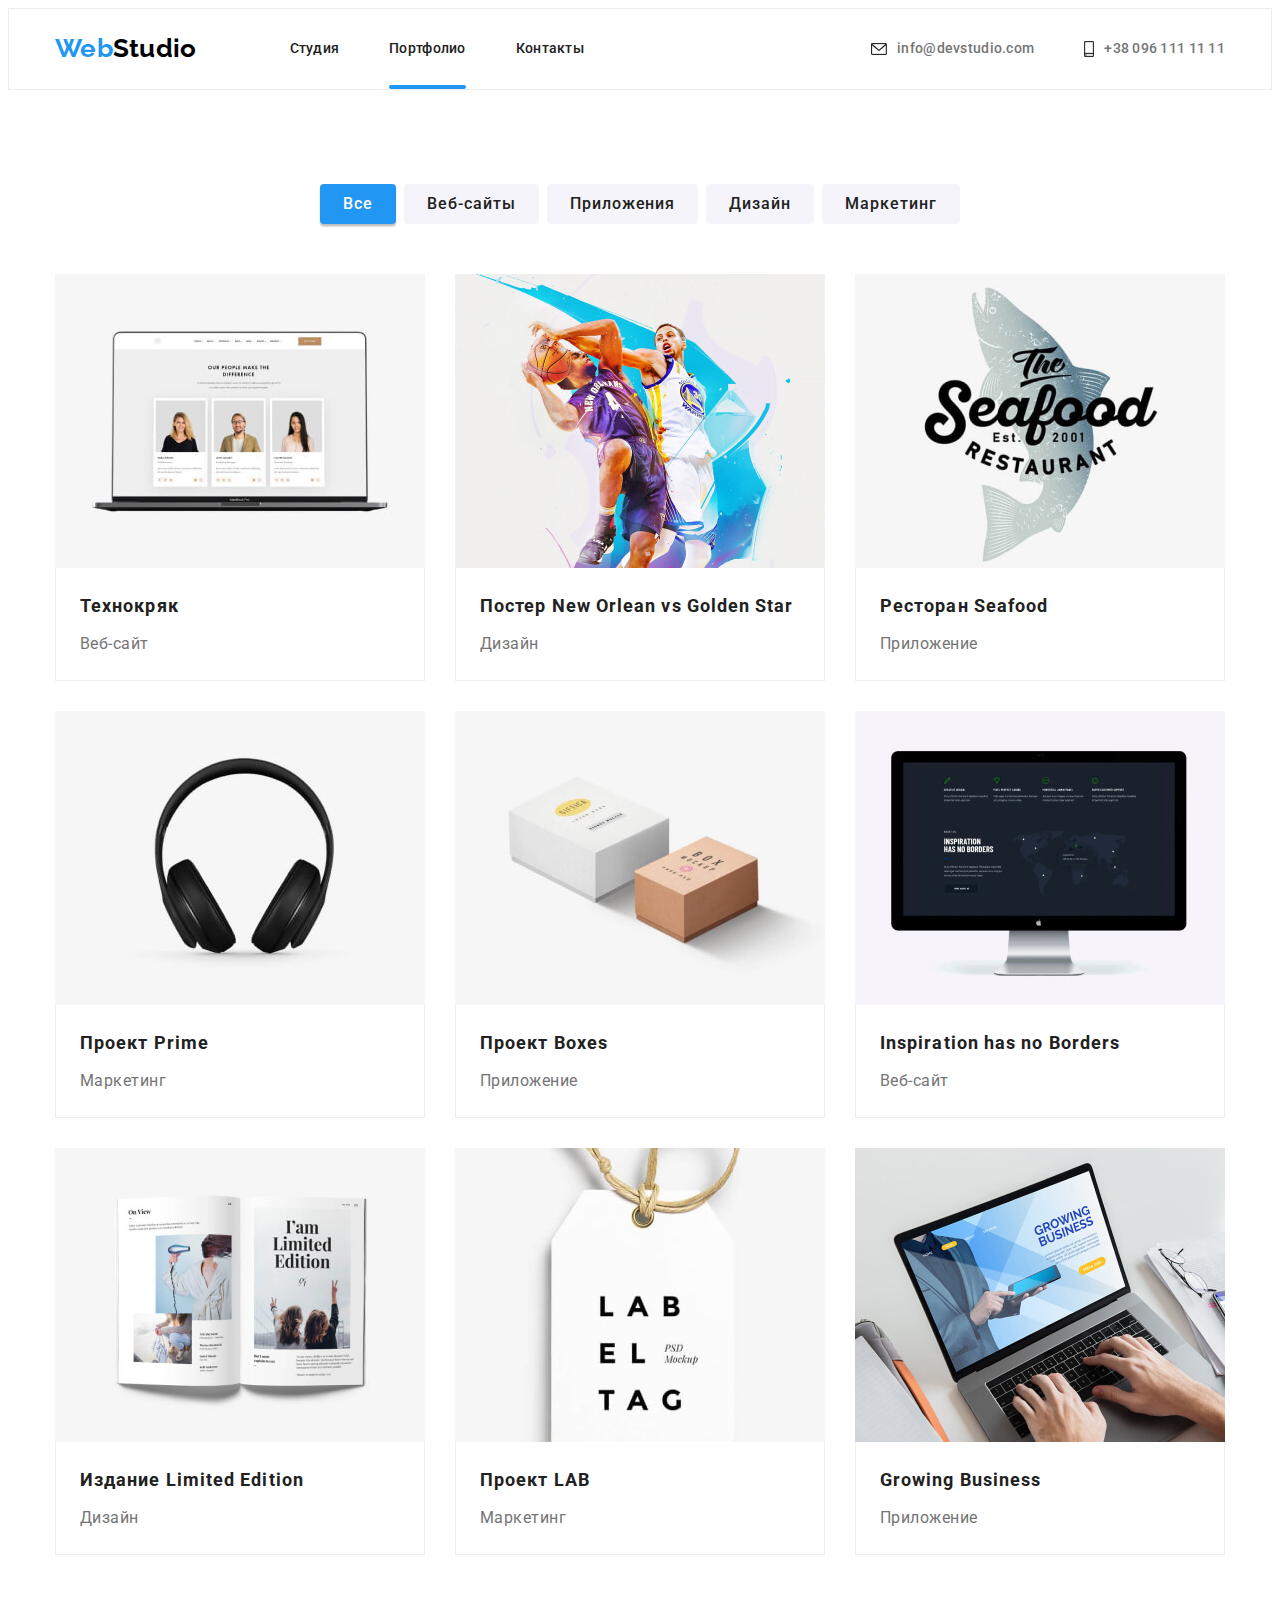
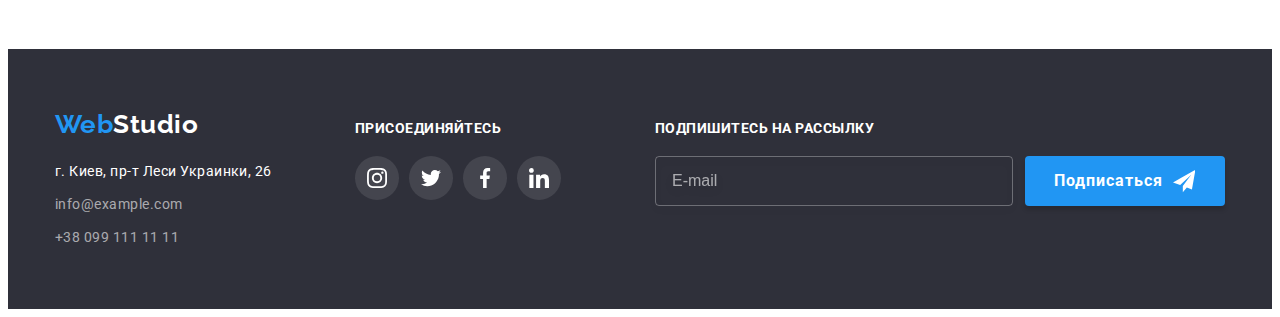
==== commit b343ebb4: "Some styles changed" ====
--- a/portfolio.html
+++ b/portfolio.html
@@ -16,7 +16,7 @@
       href="https://fonts.googleapis.com/css2?family=Raleway:wght@700&family=Roboto:wght@400;500;700;900&display=swap"
       rel="stylesheet"
     />
-    <link rel="stylesheet" href="./css/main.css" />
+    <link rel="stylesheet" href="./css/main.min.css" />
   </head>
 
   <body>
--- a/css/main.min.css
+++ b/css/main.min.css
@@ -0,0 +1,2 @@
+:root{--main-font: 'Roboto', sans-serif;--logo-font: 'Raleway', sans-serif;--accent-color: #2196f3;--body-hero-color: #fff;--title-color: #212121;--footer-contacts-color: rgba(255,255,255,.6);--main-text-color: #757575;--header-studio-color: #000;--hero-btn-shadow: 0px 4px 4px rgba(0,0,0,.15);--team-box-shadow: 0px 1px 3px rgba(0,0,0,0.12), 0px 1px 1px rgba(0,0,0,.14), 0px 2px 1px rgba(0,0,0,.2);--project-hover: 0px 1px 1px rgba(0,0,0,.12), 0px 4px 4px rgba(0,0,0,.06), 1px 4px 6px rgba(0,0,0,.16);--header-border: #ececec;--project-border: #eee;--bcg-team-color: #f5f4fa;--bcg-footer-color: #2f303a;--bcg-hero-color: #c4c4c4;--hero-overlay: rgba(47,48,58,.4), rgba(47,48,58,.4);--portfolio-btn-shadow: 0px 3px 1px rgba(0,0,0,.1), 0px 1px 2px rgba(0,0,0,.08), 0px 2px 2px rgba(0,0,0,.12);--social-media-team: #afb1b8;--bcg-footer-icons: rgba(255,255,255,.1);--backdrop-color:  rgba(0,0,0,.2);--modal-window-shadow: 0px 1px 3px rgba(0,0,0,.12), 0px 1px 1px rgba(0,0,0,.14), 0px 2px 1px rgba(0,0,0,.2);--modal-close-button: #0000001A;--overlay-portfolio-bcg: rgba(33,150,243,.9);--examples__overlay-bcg: rgba(47,48,58,.8);--modal-fields-border: rgba(33,33,33,.2);--placeholder-modal: rgba(117,117,117,.5);--placeholder-footer: rgba(255,255,255,.6);--border-footer-mail: rgba(255,255,255,.3);--input-footer-mail: drop-shadow(0px 4px 4px rgba(0,0,0,.15));--btn-bcg-focus: #188CE8;--trans-duration: 250ms;--trans-timing: cubic-bezier(.4,0,.2,1)}html{box-sizing:border-box}*,*::after,*::before{box-sizing:inherit}h1,h2,h3,h4,h5,h6,p{margin-top:0}body{font-family:var(--main-font);letter-spacing:.03em;color:var(--main-text-color);background-color:var(--body-hero-color)}img{display:block;height:auto;max-width:100%;margin:0}.list{list-style:none;padding-left:0;margin:0}.link{text-decoration:none}.section{padding:94px 0}.container{width:1200px;padding-left:15px;padding-right:15px;margin:0 auto}.visually-hidden{position:absolute;width:1px;height:1px;padding:0;margin:-1px;white-space:nowrap;clip-path:inset(100%);clip:rect(0 0 0 0);overflow:hidden;border:0}.logo:hover,.logo:focus,.logo--accent,.site-nav__link:hover,.site-nav__link:focus,.site-nav__link--current,.contacts__link:hover,.contacts__link:focus,.contacts__link-footer:hover,.contacts__link-footer:focus,.contacts__map:hover,.contacts__map:focus,.modal__terms{color:var(--accent-color)}.form__input:focus+.form__icon,.modal__close-button:hover .modal__close-icon,.modal__close-button:focus .modal__close-icon,.clients__link:hover,.clients__link:focus,.clients__link:hover .clients__icon,.clients__link:focus .clients__icon{fill:var(--accent-color)}.hero__button:hover,.hero__button:focus,.modal__submit-button:hover,.modal__submit-button:focus,.subscription__button:hover,.subscription__button:focus{background-color:var(--btn-bcg-focus)}.form__input-footer:focus,.form__input:focus,.modal__textarea:focus{border:1px solid var(--accent-color);outline:none}.form__input,.modal__textarea{border:1px solid var(--modal-fields-border);border-radius:4px;transition:border var(--trans-duration) var(--trans-timing)}.benefits__title,.examples__text{font-weight:700;text-transform:uppercase}.logo{font-family:var(--logo-font);font-size:26px;font-weight:700;line-height:1.2}.header-links__logo{padding-top:24px;padding-bottom:25px}.logo--header{color:var(--header-studio-color);transition:color var(--trans-duration) var(--trans-timing)}.logo--footer{color:var(--body-hero-color);transition:color var(--trans-duration) var(--trans-timing)}.container__full-nav,.main-nav{display:flex;align-items:center}.site-nav{display:flex;margin-left:93px}.site-nav__item:not(:last-child){margin-right:50px}.site-nav__link{display:block;padding-top:32px;padding-bottom:32px;color:var(--title-color);transition:color var(--trans-duration) var(--trans-timing)}.site-nav__link--current{position:relative}.site-nav__link--current::after{position:absolute;bottom:0;display:block;width:100%;height:4px;background-color:var(--accent-color);border-radius:2px;content:""}.contacts__item+.contacts__item{margin-left:50px}.contacts__link{display:flex;align-items:center;padding-top:32px;padding-bottom:32px;color:var(--main-text-color);transition:color var(--trans-duration) var(--trans-timing)}.contacts__icon{margin-right:10px;stroke:currentColor}.contacts-block{width:270px;margin-right:30px}.contacts__item-footer{font-size:14px;font-style:normal;line-height:1.7}.contacts__item-footer:not(:first-child){margin-top:9px}.contacts__link-footer{color:var(--footer-contacts-color);transition:color var(--trans-duration) var(--trans-timing)}.contacts__map{color:var(--body-hero-color);transition:color var(--trans-duration) var(--trans-timing)}.main__title{margin-bottom:50px;font-size:36px;font-weight:700;line-height:1.2;color:var(--title-color);text-align:center}.button{min-width:200px;padding:10px 32px;font-family:inherit;font-size:16px;font-weight:700;line-height:2;letter-spacing:.06em;color:var(--body-hero-color);text-align:center;cursor:pointer;background-color:var(--accent-color);border:1px solid transparent;border-radius:4px;box-shadow:var(--hero-btn-shadow);transition:background-color var(--trans-duration) var(--trans-timing)}.social-media{display:inline-flex;padding-left:0;list-style:none}.social-media__item:not(:last-child){margin-right:10px}.social-media__link{display:flex;align-items:center;justify-content:center;width:44px;height:44px;border-radius:50%;transition:fill var(--trans-duration) var(--trans-timing),background-color var(--trans-duration) var(--trans-timing)}.social-media__icon{width:20px;height:20px;fill:var(--social-media-team);transition:fill var(--trans-duration) var(--trans-timing)}.social-media__icon--white,.social-media__link:hover .social-media__icon,.social-media__link:focus .social-media__icon{fill:var(--body-hero-color)}.social-media__link:hover,.social-media__link:focus{background-color:var(--accent-color)}.slogan-text{margin-bottom:20px;font-style:normal;font-size:14px;font-weight:700;line-height:1.17;color:var(--body-hero-color);text-transform:uppercase}.social-media__link--footer-style{background-color:var(--bcg-footer-icons);transition:background-color var(--trans-duration) var(--trans-timing)}.form__field-footer{margin-top:0}.form__input-footer{width:358px;height:50px;padding:15px 16px;background:transparent;border:1px solid var(--border-footer-mail);border-radius:4px;outline:none;filter:var(--input-footer-mail);transition:border var(--trans-duration) var(--trans-timing)}.form__input-footer,.form__input-footer::placeholder{font-size:16px;line-height:1.25;color:var(--placeholder-footer)}.form__field{display:inline-block;width:100%;margin-top:12px;font-size:12px;line-height:1.16;letter-spacing:.01em;text-align:left}.form__input{width:100%;height:40px;padding:11px 12px 11px 39px}.form__icon{position:absolute;bottom:11px;left:12px;width:18px;height:18px;fill:var(--title-color);transition:fill var(--trans-duration) var(--trans-timing)}.form__input-footer:focus:invalid,.form__input:focus:invalid+.form__icon,.form__input:focus:invalid{color:red;fill:red;border-color:red}.hero{height:600px;max-width:1600px;padding-top:200px;padding-bottom:200px;margin-left:auto;margin-right:auto;text-align:center;background-color:var(--bcg-hero-color);background-image:linear-gradient(to top, var(--hero-overlay)),url(../images/hero.jpg);background-position:center;background-repeat:no-repeat;background-size:cover}.hero__title{margin-bottom:30px;font-size:44px;font-weight:900;line-height:1.4;letter-spacing:.06em;color:var(--body-hero-color);text-transform:uppercase}.hero__indent{display:block}.backdrop{position:fixed;top:0;left:0;width:100%;height:100%;background-color:var(--backdrop-color);opacity:1;transition:opacity var(--trans-duration) var(--trans-timing)}.is-hidden{pointer-events:none;opacity:0;visibility:hidden;transform:translate(-50%, -50%) scale(0.9);transition:opacity var(--trans-duration) var(--trans-timing),visibility var(--trans-duration) var(--trans-timing),transform var(--trans-duration) var(--trans-timing)}.modal{position:absolute;top:50%;left:50%;padding:40px;width:100%;max-width:528px;min-height:581px;text-align:center;background-color:var(--body-hero-color);box-shadow:var(--modal-window-shadow);border-radius:4px;opacity:1;transform:translate(-50%, -50%) scale(1);transition:transform var(--trans-duration) var(--trans-timing),opacity var(--trans-duration) var(--trans-timing)}.modal__close-button{position:absolute;top:8px;right:8px;display:flex;align-items:center;width:30px;height:30px;padding:6px;cursor:pointer;background-color:var(--body-hero-color);border:1px solid var(--modal-close-button);border-radius:30px;transition:fill var(--trans-duration) var(--trans-timing)}.modal__close-icon{width:18px;height:18px;fill:var(--header-studio-color)}.modal__text{margin:0;font-weight:700;font-size:20px;line-height:1.15;text-align:center;color:var(--title-color)}.modal__wrapper{position:relative;display:block;padding-top:4px}.modal__comment{display:inline-block;margin-bottom:4px}.modal__textarea{width:100%;height:120px;padding:12px 16px;margin-bottom:20px;resize:none}.modal__textarea::placeholder{font-size:14px;line-height:1.14;letter-spacing:.01em;color:var(--placeholder-modal)}.modal__checkbox-label{display:inline-block;justify-content:center;font-size:14px;line-height:1.7;text-align:center}.modal__checkbox-label::before{display:inline-block;width:16px;height:15px;margin-right:5px;cursor:pointer;border:2px solid var(--title-color);border-radius:2px;content:"";transform:translateY(15%);transition:border var(--trans-duration) var(--trans-timing)}.modal__checkbox:checked+.modal__checkbox-label::before{background-color:var(--accent-color);background-image:url("../images/check.svg");background-size:contain;background-position:center;background-repeat:no-repeat;background-origin:border-box;border-color:var(--accent-color);transition:background-color var(--trans-duration) var(--trans-timing),background-image var(--trans-duration) var(--trans-timing),box-shadow var(--trans-duration) var(--trans-timing),border var(--trans-duration) var(--trans-timing)}.modal__checkbox:checked:focus+.modal__checkbox-label::before{border:2px solid var(--btn-bcg-focus);outline:none;box-shadow:var(--portfolio-btn-shadow)}.modal__submit-button{margin-top:30px}.benefits{display:flex}.benefits__item{width:270px}.benefits__item:not(:last-child){margin-right:30px}.benefits__thumb{display:flex;align-items:center;justify-content:center;height:120px;margin-bottom:30px;background-color:var(--bcg-team-color);border-radius:4px}.benefits__icon{height:70px}.benefits__title{margin-bottom:10px;font-size:14px;line-height:1.14;color:var(--title-color)}.benefits__text{font-size:14px;line-height:1.7}.section__examples{padding-top:0}.examples{display:flex}.examples__item:not(:last-child){margin-right:30px}.examples__item{position:relative}.examples__overlay{position:absolute;bottom:0;left:0;display:flex;align-items:center;justify-content:center;width:100%;height:70px;background-color:var(--examples__overlay-bcg)}.examples__text{margin:0;font-size:14px;line-height:1.14;color:var(--body-hero-color)}.section__team{background-color:var(--bcg-team-color)}.team{display:flex}.team__item{width:270px;margin-right:0;background:var(--body-hero-color);border-radius:0px 0px 4px 4px;box-shadow:var(--team-box-shadow)}.team__item:not(:last-child){margin-right:30px}.team__description{padding:30px}.team__title{margin-bottom:10px;font-size:16px;font-weight:500;line-height:1.2;color:var(--title-color);text-align:center}.team__text{margin-bottom:16px;font-size:16px;line-height:1.2;text-align:center}.clients{display:flex;align-items:center;justify-content:center}.clients__item:not(:last-child){margin-right:30px}.clients__link{display:flex;align-items:center;justify-content:center;height:92px;width:170px;border:1px solid var(--main-text-color);box-sizing:border-box;border-radius:4px;transition:fill var(--trans-duration) var(--trans-timing),border-color var(--trans-duration) var(--trans-timing)}.clients__link:hover,.clients__link:focus,.clients__link:hover .clients__icon,.clients__link:focus .clients__icon{border-color:var(--accent-color)}.clients__icon{width:106px;height:45px;fill:var(--social-media-team);transition:fill var(--trans-duration) var(--trans-timing)}.header-links{font-size:14px;font-weight:500;line-height:1.14;letter-spacing:.02em;border:1px solid var(--header-border)}.header-links__contacts{display:flex;margin-left:auto}.footer-links{padding:60px 15px;margin:0 auto;background-color:var(--bcg-footer-color)}.container__footer-links{display:flex;width:1200px;align-items:baseline;flex-wrap:nowrap;font-family:var(--main-font)}.address-links{margin-top:20px}.subscription{margin-left:auto}.subscription__wrapper{display:flex;align-items:center}.subscription__button{display:flex;justify-content:center;align-items:center;width:200px;height:50px;padding-left:28px;padding-right:29px;margin-left:12px}.subscription__button::after .subscription__icon{width:24px;height:24px;content:""}.subscription__icon{width:24px;height:24px;margin-left:10px;fill:var(--body-hero-color)}.filter{display:flex;justify-content:center;margin-bottom:50px;text-align:center}.filter-item:not(:last-child){margin-right:8px}.filter__button{display:inline-block;min-width:73px;padding:6px 22px;font-size:16px;font-weight:500;line-height:1.6;color:var(--title-color);text-align:center;background-color:var(--bcg-team-color);border:1px solid transparent;border-radius:4px;box-shadow:none;transition:color var(--trans-duration) var(--trans-timing),background-color var(--trans-duration) var(--trans-timing),box-shadow var(--trans-duration) var(--trans-timing)}.filter__button--current,.filter__button:hover,.filter__button:focus{color:var(--body-hero-color);background-color:var(--accent-color);box-shadow:var(--portfolio-btn-shadow)}.projects{display:flex;flex-wrap:wrap}.projects__item{width:370px;margin-bottom:30px;margin-right:30px}.projects__link{display:block;transition:box-shadow var(--trans-duration) var(--trans-timing),opacity var(--trans-duration) var(--trans-timing)}.projects__link:hover,.projects__link:focus{box-shadow:var(--project-hover)}.projects__item:nth-child(3n){margin-right:0}.projects__item:nth-last-child(-n+3){margin-bottom:0}.projects__description{padding:20px 24px;margin-bottom:0;border:1px solid var(--project-border);border-top:0}.projects__title{margin-bottom:4px;font-size:18px;font-weight:700;line-height:2;letter-spacing:.06em;color:var(--title-color)}.projects__text{margin-bottom:0;color:var(--main-text-color);font-size:16px;line-height:2}.projects__img-wrapper{position:relative;overflow:hidden}.projects__overlay{position:absolute;top:0;display:inline-block;width:100%;height:100%;padding:63px 24px;opacity:0;content:"";transform:translateY(100%);background-color:var(--overlay-portfolio-bcg);transition:opacity var(--trans-duration) var(--trans-timing),transform var(--trans-duration) var(--trans-timing)}.projects__link:hover .projects__overlay,.projects__link:focus .projects__overlay{opacity:1;transform:translateY(0)}.projects__overlay-text{font-size:18px;line-height:1.5;color:var(--body-hero-color)}
+/*# sourceMappingURL=main.min.css.map */